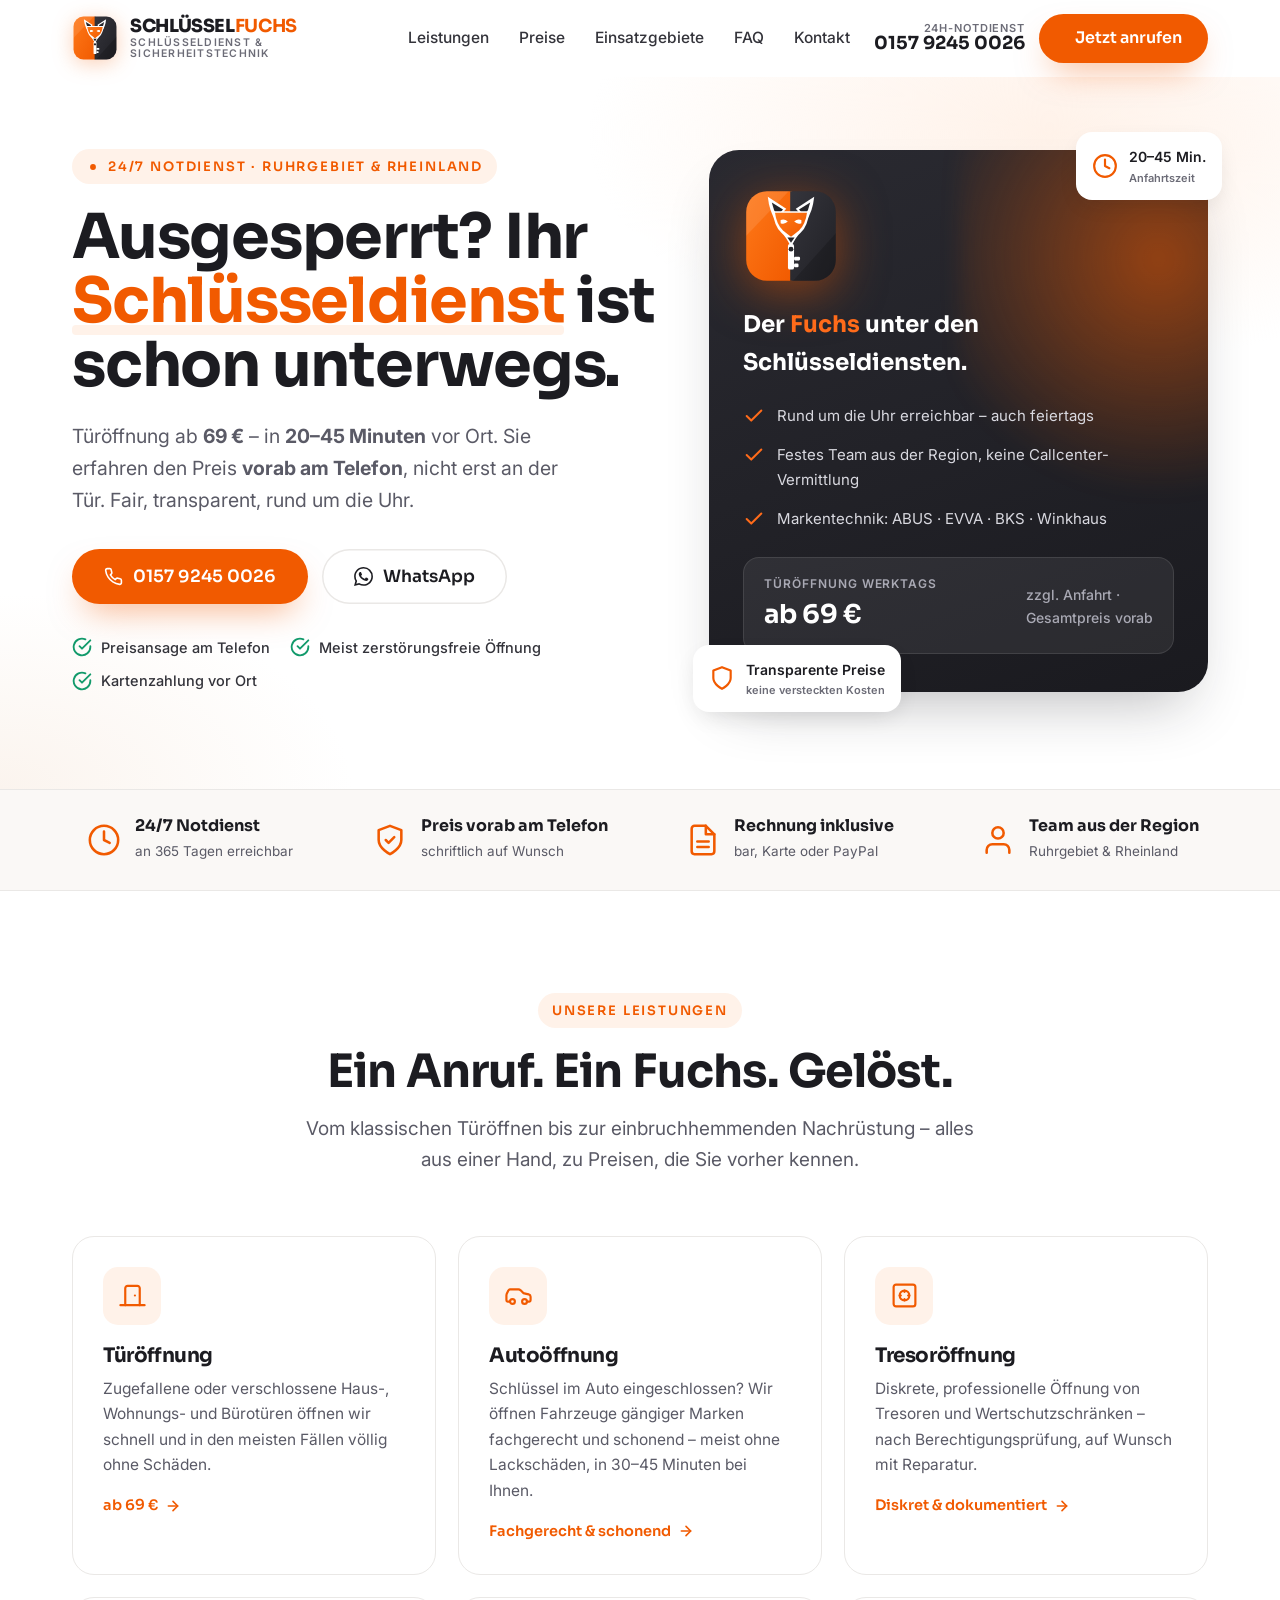
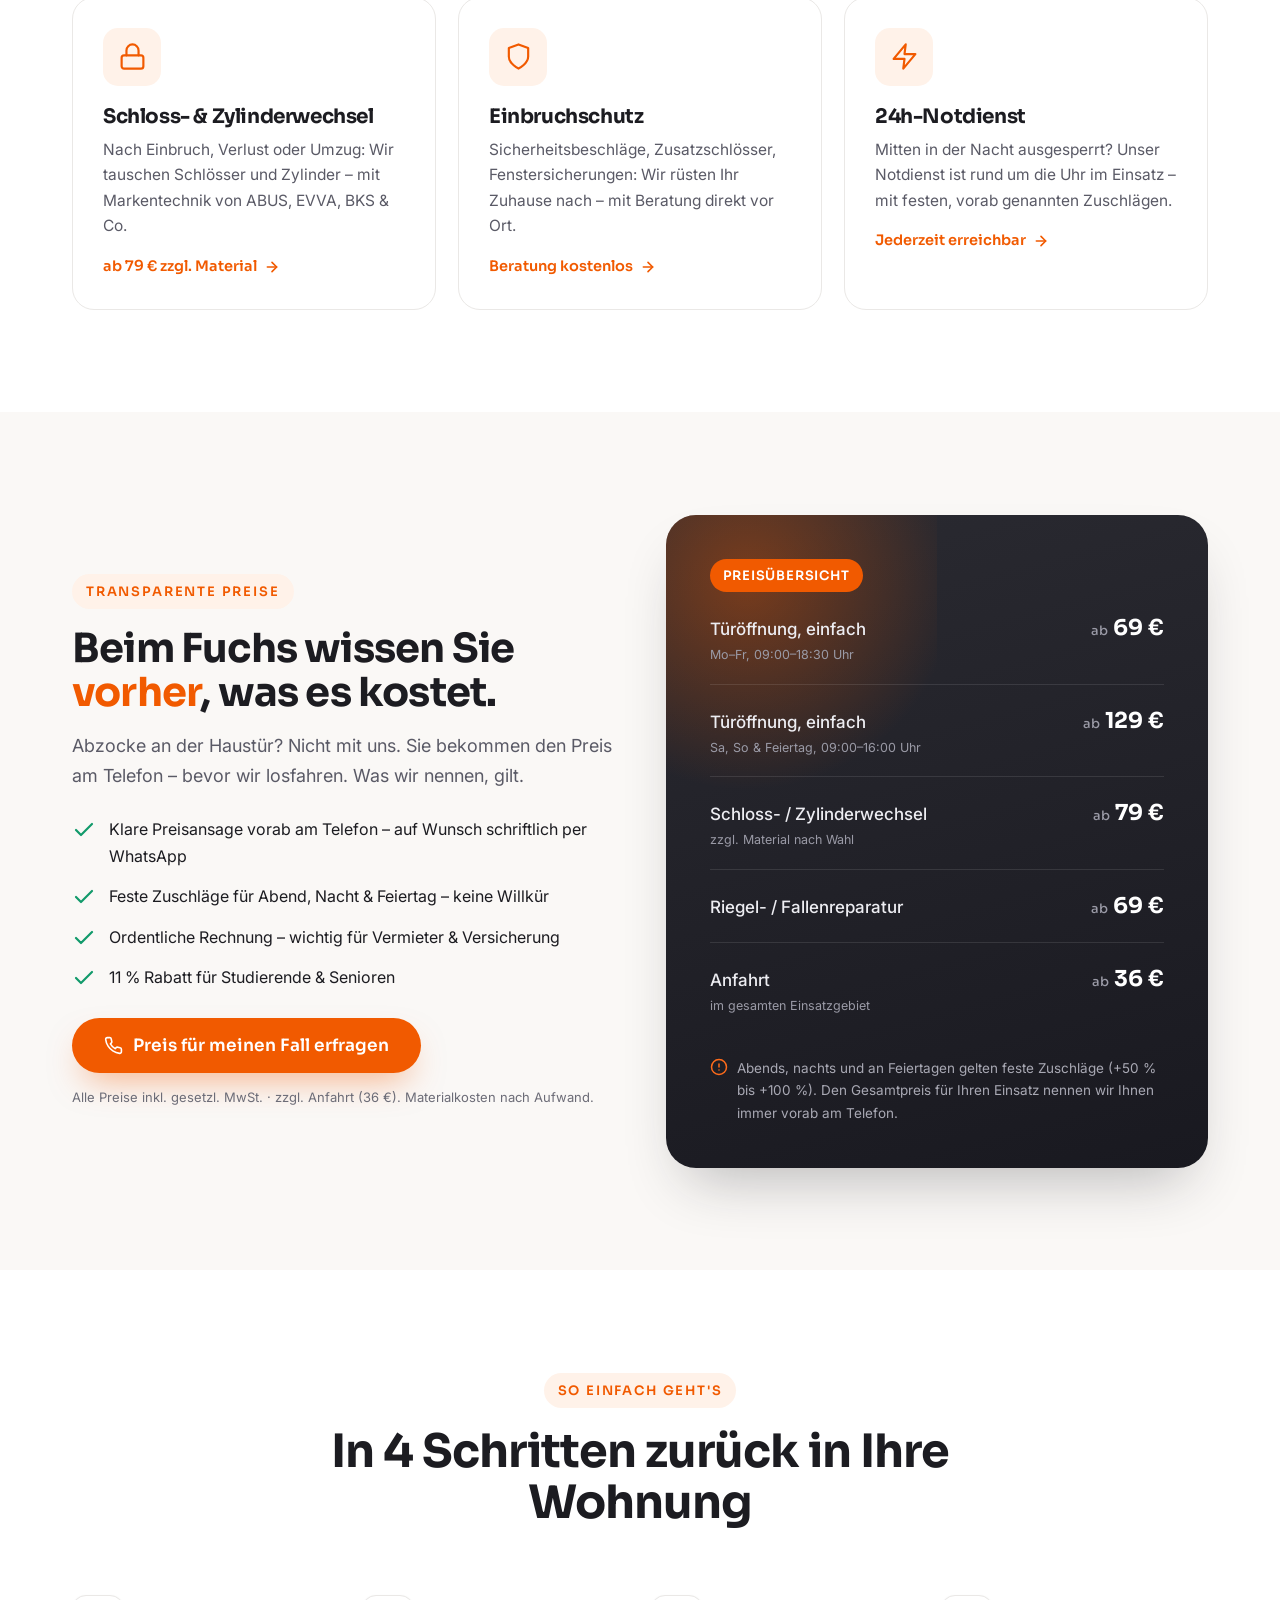
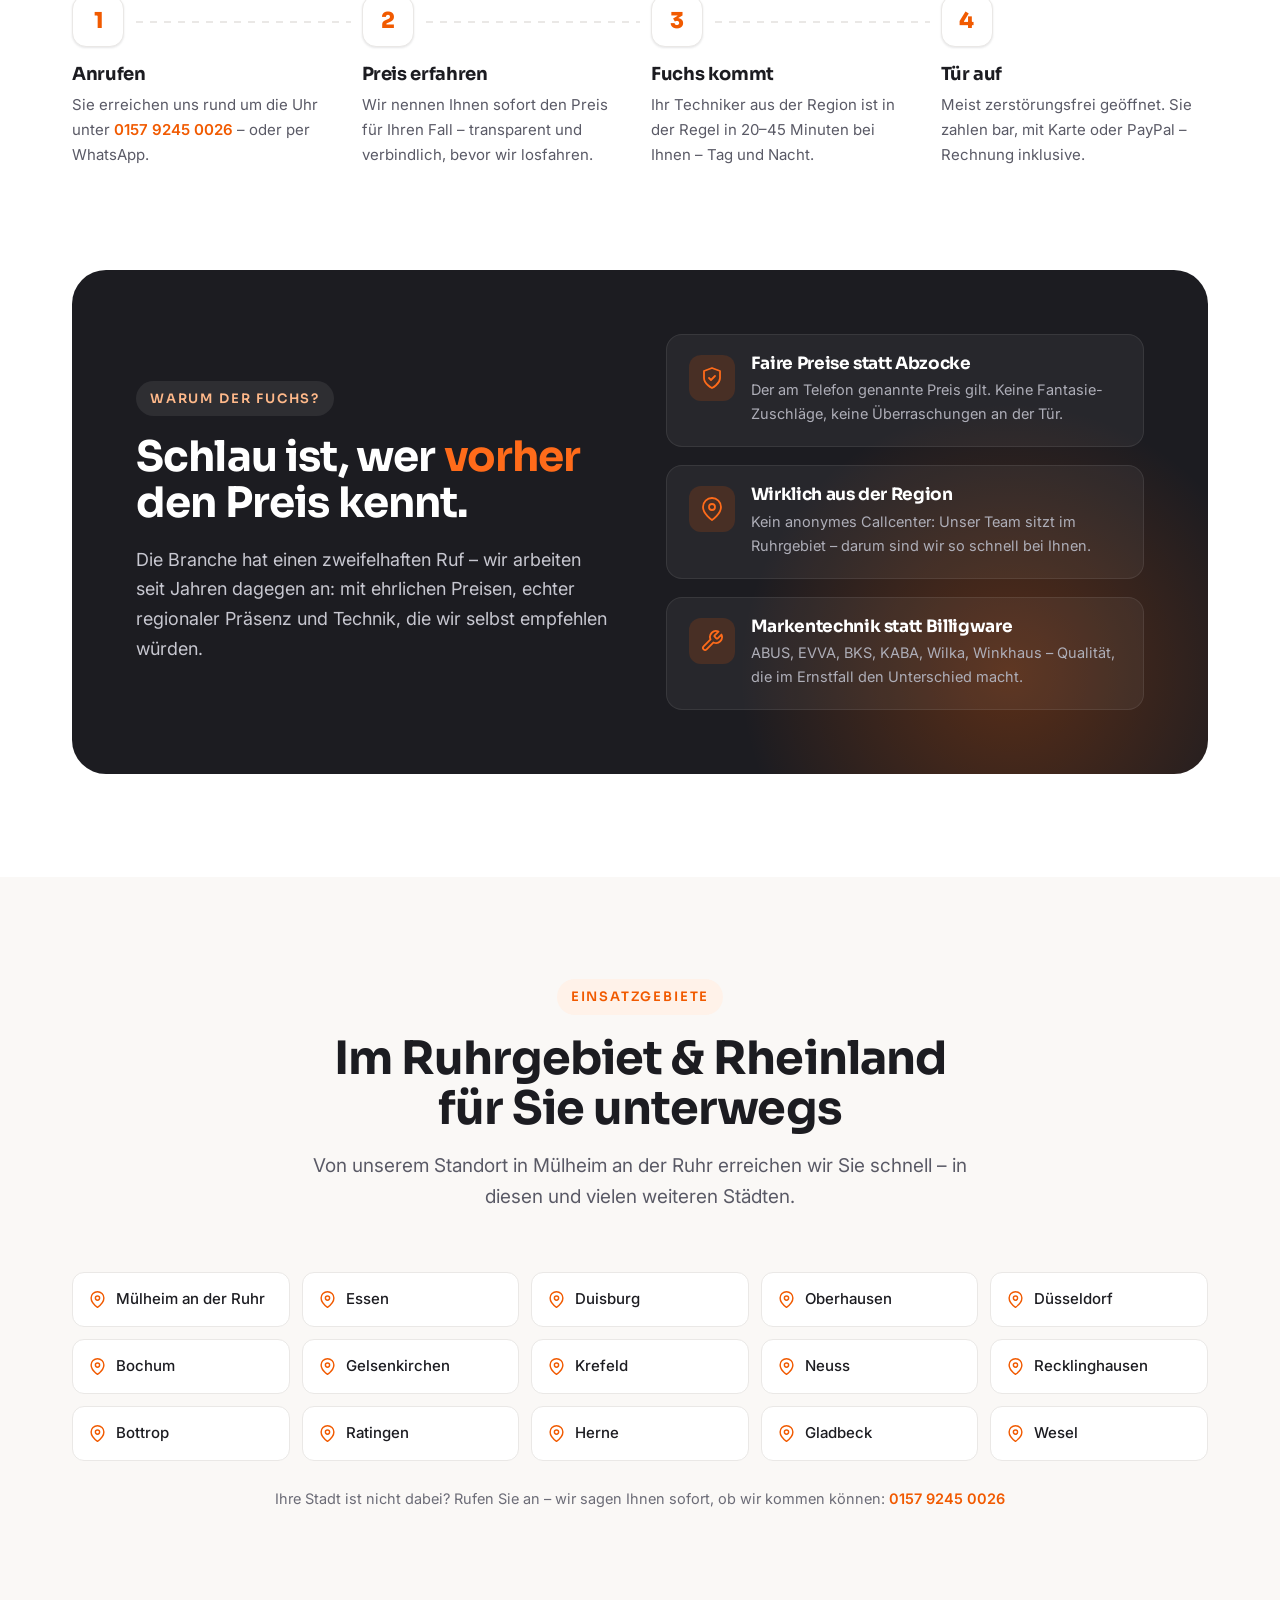
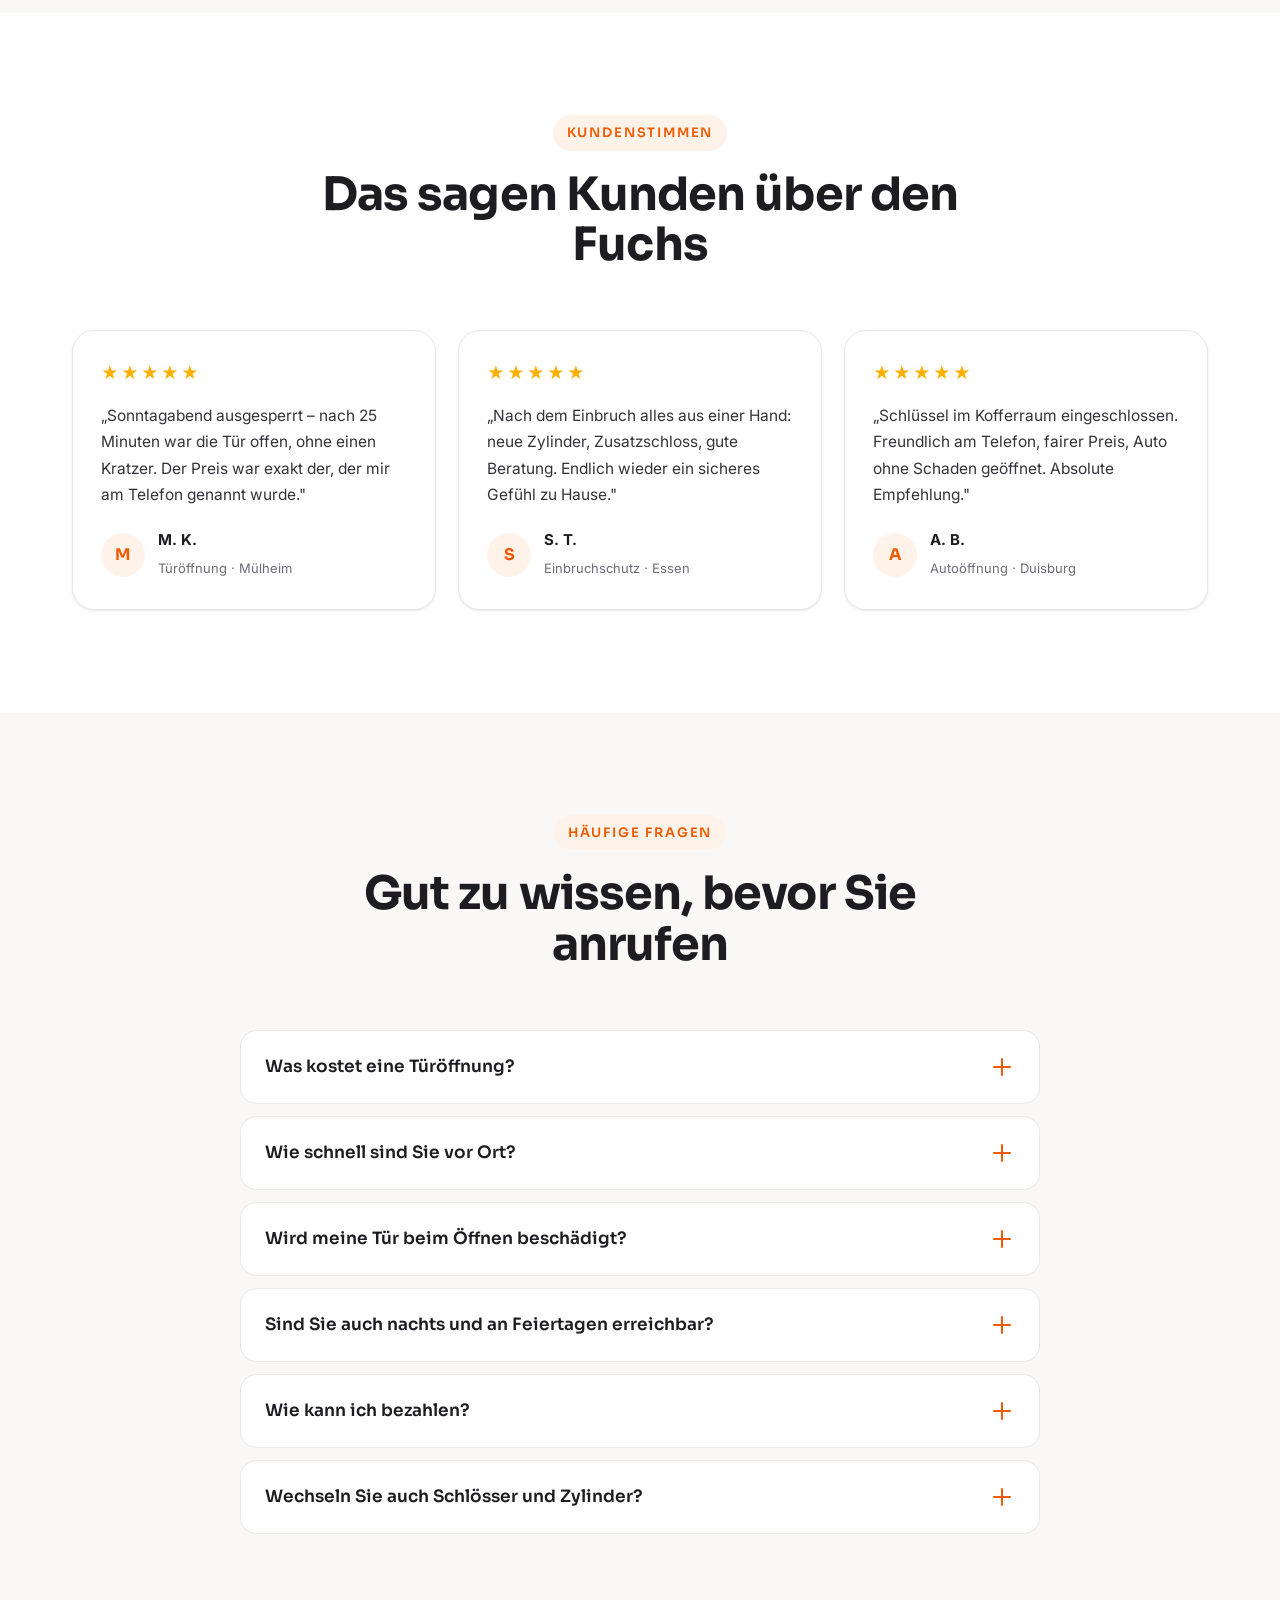
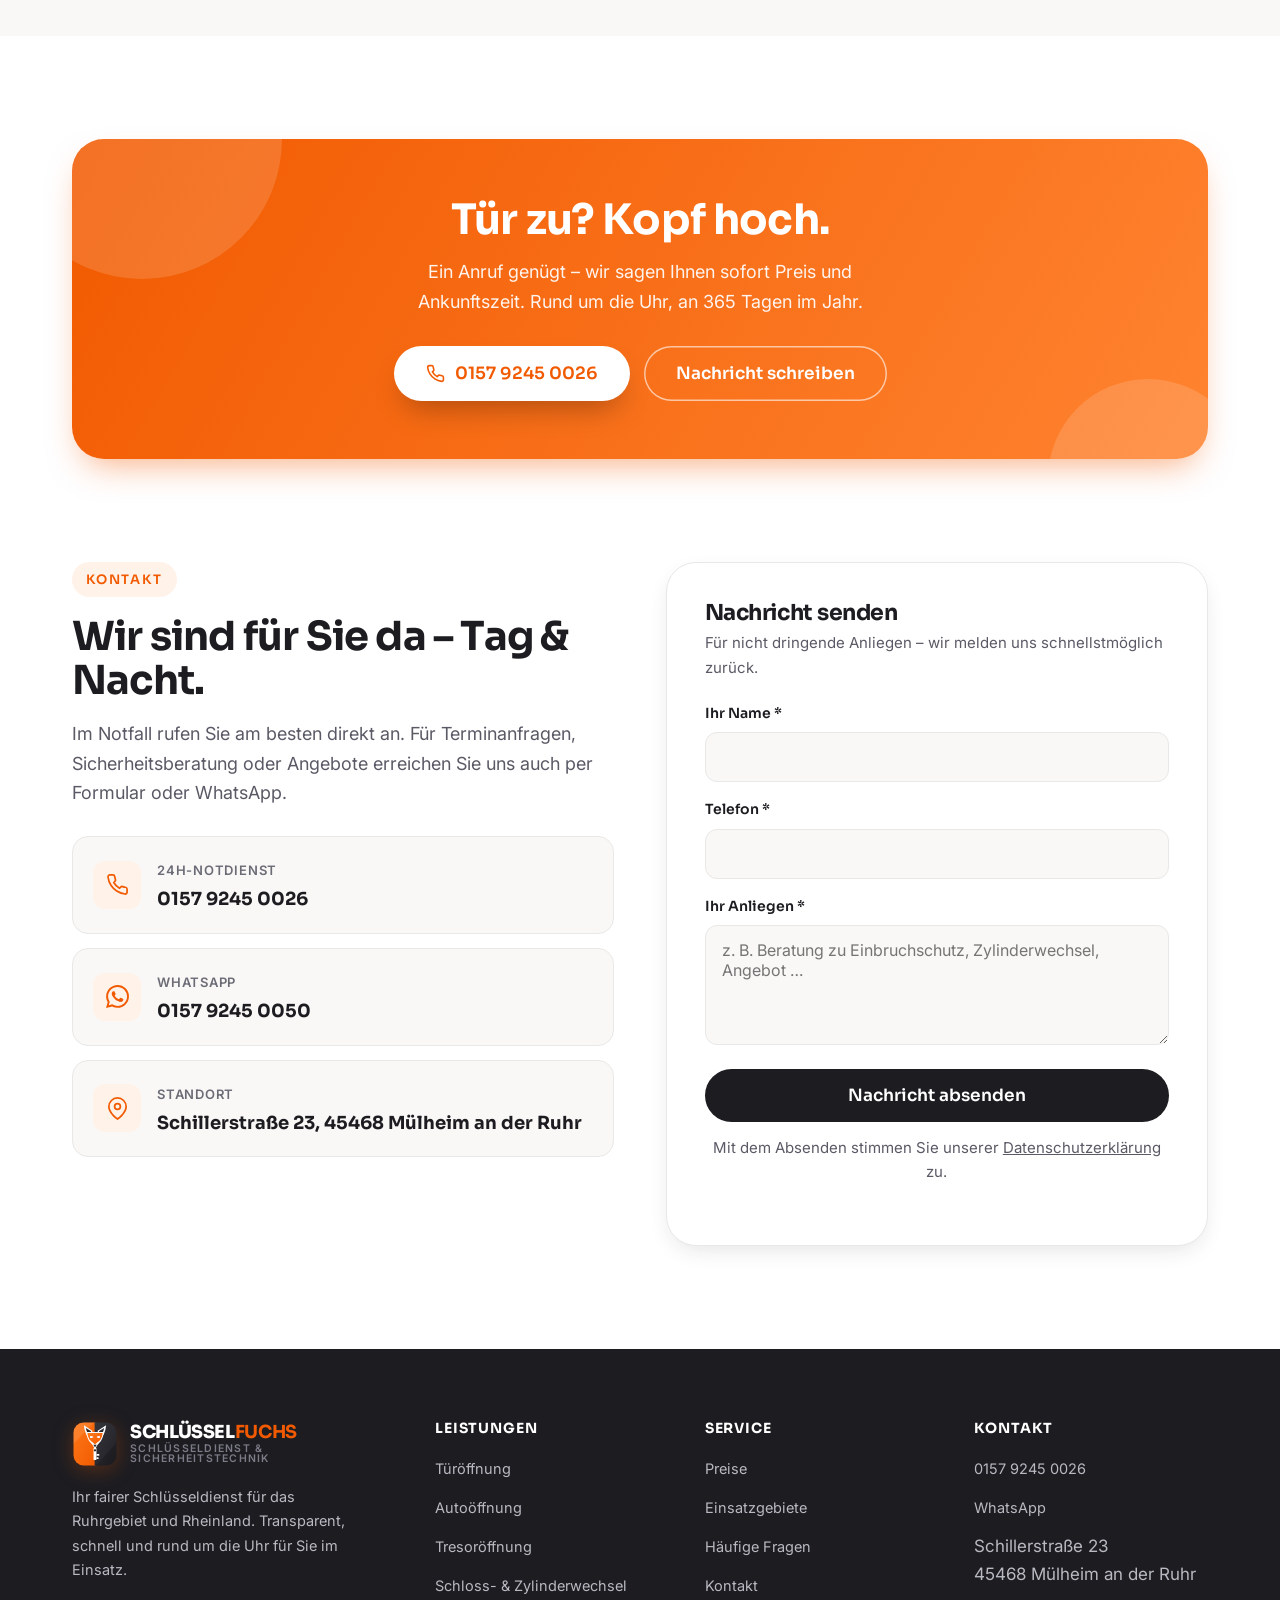
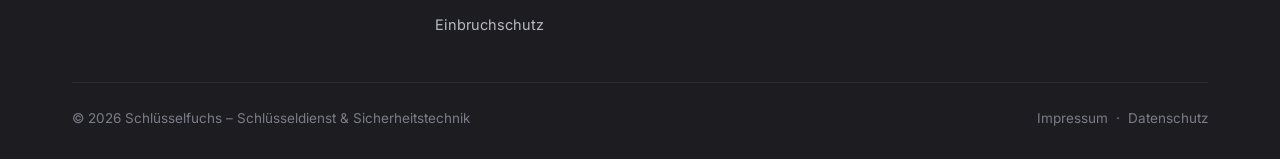
==== index.html @ 7ea67f9d "Initial: Schlüsselfuchs Website (Rebuild) – statische Seite + GitHub-Pages-Deploy Co-Authored-By: Cl" ====
<!DOCTYPE html>
<html lang="de">
<head>
<meta charset="UTF-8">
<meta name="viewport" content="width=device-width, initial-scale=1.0">
<title>Schlüsselfuchs – Schlüsseldienst Ruhrgebiet &amp; Rheinland</title>
<meta name="description" content="24h-Schlüsseldienst im Ruhrgebiet & Rheinland: Türöffnung ab 69 €, in 20–45 Min. vor Ort. Preis vorab am Telefon, keine versteckten Kosten. ☎ 0157 9245 0026">
<link rel="canonical" href="https://www.schluesselfuchs.de/">
<!-- Vorschau-Deployment (GitHub Pages): noindex, damit die Vorschau nicht indexiert wird.
     Vor Go-Live auf der echten Domain (Strato) auf "index, follow" umstellen! -->
<meta name="robots" content="noindex, nofollow">

<!-- Open Graph -->
<meta property="og:type" content="website">
<meta property="og:locale" content="de_DE">
<meta property="og:site_name" content="Schlüsselfuchs – Schlüsseldienst & Sicherheitstechnik">
<meta property="og:title" content="Schlüsseldienst Ruhrgebiet & Rheinland – 24h Türöffnung ab 69 €">
<meta property="og:description" content="24h-Schlüsselnotdienst: in 20–45 Minuten vor Ort. Transparente Preise, Preisansage am Telefon, keine versteckten Kosten.">
<meta property="og:url" content="https://www.schluesselfuchs.de/">
<meta property="og:image" content="https://www.schluesselfuchs.de/assets/og-image.png">
<meta name="twitter:card" content="summary_large_image">

<link rel="icon" type="image/svg+xml" href="assets/favicon.svg">

<!-- Fonts -->
<link rel="preconnect" href="https://fonts.googleapis.com">
<link rel="preconnect" href="https://fonts.gstatic.com" crossorigin>
<link href="https://fonts.googleapis.com/css2?family=Sora:wght@600;700;800&family=Inter:wght@400;500;600&display=swap" rel="stylesheet">

<link rel="stylesheet" href="assets/styles.css">

<!-- Schema.org: Locksmith (bewusst OHNE aggregateRating, bis echte Google-Reviews angebunden sind) -->
<script type="application/ld+json">
{
  "@context": "https://schema.org",
  "@type": "Locksmith",
  "@id": "https://www.schluesselfuchs.de/#locksmith",
  "name": "Schlüsselfuchs – Schlüsseldienst & Sicherheitstechnik",
  "alternateName": "Schlüsselfuchs",
  "description": "24-Stunden-Schlüsseldienst im Ruhrgebiet und Rheinland: Türöffnung zu transparenten Preisen, in 20–45 Minuten vor Ort. Autoöffnung, Tresoröffnung und Einbruchschutz.",
  "url": "https://www.schluesselfuchs.de/",
  "logo": "https://www.schluesselfuchs.de/assets/logo-mark.svg",
  "image": "https://www.schluesselfuchs.de/assets/og-image.png",
  "telephone": "+4915792450026",
  "email": "info@schluesselfuchs.de",
  "priceRange": "€€",
  "currenciesAccepted": "EUR",
  "paymentAccepted": "Cash, Credit Card, PayPal",
  "address": {
    "@type": "PostalAddress",
    "streetAddress": "Schillerstraße 23",
    "postalCode": "45468",
    "addressLocality": "Mülheim an der Ruhr",
    "addressRegion": "Nordrhein-Westfalen",
    "addressCountry": "DE"
  },
  "geo": {
    "@type": "GeoCoordinates",
    "latitude": 51.4329439,
    "longitude": 6.7868534
  },
  "areaServed": [
    {"@type":"City","name":"Mülheim an der Ruhr"},
    {"@type":"City","name":"Essen"},
    {"@type":"City","name":"Duisburg"},
    {"@type":"City","name":"Oberhausen"},
    {"@type":"City","name":"Düsseldorf"},
    {"@type":"City","name":"Bochum"},
    {"@type":"City","name":"Gelsenkirchen"},
    {"@type":"City","name":"Krefeld"},
    {"@type":"City","name":"Neuss"},
    {"@type":"City","name":"Recklinghausen"},
    {"@type":"City","name":"Bottrop"},
    {"@type":"City","name":"Ratingen"},
    {"@type":"City","name":"Herne"},
    {"@type":"City","name":"Gladbeck"},
    {"@type":"City","name":"Wesel"}
  ],
  "openingHoursSpecification": {
    "@type": "OpeningHoursSpecification",
    "dayOfWeek": ["Monday","Tuesday","Wednesday","Thursday","Friday","Saturday","Sunday"],
    "opens": "00:00",
    "closes": "23:59"
  },
  "hasOfferCatalog": {
    "@type": "OfferCatalog",
    "name": "Leistungen",
    "itemListElement": [
      {"@type":"Offer","itemOffered":{"@type":"Service","name":"Türöffnung"},"priceSpecification":{"@type":"PriceSpecification","price":"69","priceCurrency":"EUR","description":"Einfache Türöffnung, Mo–Fr 09:00–18:30 Uhr, zzgl. Anfahrt"}},
      {"@type":"Offer","itemOffered":{"@type":"Service","name":"Autoöffnung"}},
      {"@type":"Offer","itemOffered":{"@type":"Service","name":"Tresoröffnung"}},
      {"@type":"Offer","itemOffered":{"@type":"Service","name":"Schloss- & Zylinderwechsel"},"priceSpecification":{"@type":"PriceSpecification","price":"79","priceCurrency":"EUR","description":"zzgl. Material"}},
      {"@type":"Offer","itemOffered":{"@type":"Service","name":"Einbruchschutz & Sicherheitstechnik"}}
    ]
  }
}
</script>
<script type="application/ld+json">
{
  "@context": "https://schema.org",
  "@type": "FAQPage",
  "mainEntity": [
    {"@type":"Question","name":"Was kostet eine Türöffnung?","acceptedAnswer":{"@type":"Answer","text":"Eine einfache Türöffnung kostet werktags (Mo–Fr, 09:00–18:30 Uhr) 69 € zzgl. 36 € Anfahrt. An Wochenenden und Feiertagen 129 €. Abends und nachts gelten feste Zuschläge (+50 % bis +100 %). Den Gesamtpreis nennen wir Ihnen vorab am Telefon – ohne versteckte Kosten."}},
    {"@type":"Question","name":"Wie schnell sind Sie vor Ort?","acceptedAnswer":{"@type":"Answer","text":"Im Ruhrgebiet und Rheinland sind wir in der Regel innerhalb von 20–45 Minuten bei Ihnen – rund um die Uhr, auch an Sonn- und Feiertagen."}},
    {"@type":"Question","name":"Wird meine Tür beim Öffnen beschädigt?","acceptedAnswer":{"@type":"Answer","text":"Zugefallene Türen öffnen wir in den allermeisten Fällen zerstörungsfrei – Tür und Schloss bleiben unbeschädigt. Nur bei abgeschlossenen Türen oder Sonderfällen kann ein Zylindertausch nötig sein. Das sagen wir Ihnen vorher, nicht hinterher."}},
    {"@type":"Question","name":"Sind Sie auch nachts und an Feiertagen erreichbar?","acceptedAnswer":{"@type":"Answer","text":"Ja, unser Notdienst ist 24 Stunden am Tag, 7 Tage die Woche erreichbar. Für Einsätze abends, nachts und an Feiertagen gelten feste, transparente Zuschläge, die wir Ihnen am Telefon vorab nennen."}},
    {"@type":"Question","name":"Wie kann ich bezahlen?","acceptedAnswer":{"@type":"Answer","text":"Sie zahlen bequem in bar, mit EC-/Kreditkarte oder per PayPal – direkt vor Ort. Sie erhalten selbstverständlich eine ordentliche Rechnung."}},
    {"@type":"Question","name":"Wechseln Sie auch Schlösser und Zylinder?","acceptedAnswer":{"@type":"Answer","text":"Ja. Schloss- und Zylinderwechsel führen wir ab 79 € zzgl. Material durch – mit Markentechnik von ABUS, BKS, EVVA, KABA, Wilka und Winkhaus, auf Wunsch inklusive Beratung zum Einbruchschutz."}}
  ]
}
</script>
</head>
<body>
<a href="#leistungen" class="skip-link">Zum Inhalt springen</a>

<!-- ================= HEADER ================= -->
<header class="header" id="top">
  <div class="container header__inner">
    <a href="#top" class="brand" aria-label="FUCHS Schlüsseldienst – zur Startseite">
      <img src="assets/logo-mark.svg" alt="Schlüsselfuchs Logo" class="brand__mark" width="46" height="46">
      <span class="brand__text">
        <span class="brand__name">SCHLÜSSEL<b>FUCHS</b></span>
        <span class="brand__sub">Schlüsseldienst &amp; Sicherheitstechnik</span>
      </span>
    </a>
    <nav class="nav" id="nav" aria-label="Hauptnavigation">
      <a href="#leistungen">Leistungen</a>
      <a href="#preise">Preise</a>
      <a href="#gebiete">Einsatzgebiete</a>
      <a href="#faq">FAQ</a>
      <a href="#kontakt">Kontakt</a>
    </nav>
    <div class="header__cta">
      <div class="header__phone">
        <small>24h-Notdienst</small>
        <b>0157 9245 0026</b>
      </div>
      <a href="tel:+4915792450026" class="btn btn--primary">
        <svg viewBox="0 0 24 24" fill="none" stroke="currentColor" stroke-width="2" stroke-linecap="round" stroke-linejoin="round"><path d="M22 16.92v3a2 2 0 0 1-2.18 2 19.79 19.79 0 0 1-8.63-3.07 19.5 19.5 0 0 1-6-6 19.79 19.79 0 0 1-3.07-8.67A2 2 0 0 1 4.11 2h3a2 2 0 0 1 2 1.72c.127.96.361 1.903.7 2.81a2 2 0 0 1-.45 2.11L8.09 9.91a16 16 0 0 0 6 6l1.27-1.27a2 2 0 0 1 2.11-.45c.907.339 1.85.573 2.81.7A2 2 0 0 1 22 16.92z"/></svg>
        Jetzt anrufen
      </a>
      <button class="burger" id="burger" aria-label="Menü öffnen" aria-expanded="false" aria-controls="nav"><span></span></button>
    </div>
  </div>
</header>

<main>

<!-- ================= HERO ================= -->
<section class="hero">
  <div class="container hero__grid">
    <div>
      <span class="eyebrow hero__eyebrow">
        <svg width="14" height="14" viewBox="0 0 24 24" fill="currentColor"><circle cx="12" cy="12" r="5"/></svg>
        24/7 Notdienst · Ruhrgebiet &amp; Rheinland
      </span>
      <h1>Ausgesperrt? Ihr <span class="hl">Schlüsseldienst</span> ist schon unterwegs.</h1>
      <p class="hero__sub">Türöffnung ab <strong>69&nbsp;€</strong> – in <strong>20–45 Minuten</strong> vor Ort. Sie erfahren den Preis <strong>vorab am Telefon</strong>, nicht erst an der Tür. Fair, transparent, rund um die Uhr.</p>
      <div class="hero__actions">
        <a href="tel:+4915792450026" class="btn btn--primary btn--lg">
          <svg viewBox="0 0 24 24" fill="none" stroke="currentColor" stroke-width="2" stroke-linecap="round" stroke-linejoin="round"><path d="M22 16.92v3a2 2 0 0 1-2.18 2 19.79 19.79 0 0 1-8.63-3.07 19.5 19.5 0 0 1-6-6 19.79 19.79 0 0 1-3.07-8.67A2 2 0 0 1 4.11 2h3a2 2 0 0 1 2 1.72c.127.96.361 1.903.7 2.81a2 2 0 0 1-.45 2.11L8.09 9.91a16 16 0 0 0 6 6l1.27-1.27a2 2 0 0 1 2.11-.45c.907.339 1.85.573 2.81.7A2 2 0 0 1 22 16.92z"/></svg>
          0157 9245 0026
        </a>
        <a href="https://wa.me/4915792450050" class="btn btn--ghost btn--lg" rel="noopener">
          <svg viewBox="0 0 24 24" fill="currentColor"><path d="M17.472 14.382c-.297-.149-1.758-.867-2.03-.967-.273-.099-.471-.148-.67.15-.197.297-.767.966-.94 1.164-.173.199-.347.223-.644.075-.297-.15-1.255-.463-2.39-1.475-.883-.788-1.48-1.761-1.653-2.059-.173-.297-.018-.458.13-.606.134-.133.297-.347.446-.52.149-.174.198-.298.297-.497.1-.198.05-.371-.025-.52-.074-.149-.668-1.612-.916-2.207-.242-.579-.487-.5-.669-.51-.173-.008-.371-.01-.57-.01-.198 0-.52.074-.792.372-.272.297-1.04 1.016-1.04 2.479 0 1.462 1.065 2.875 1.213 3.074.149.198 2.096 3.2 5.077 4.487.709.306 1.262.489 1.694.625.712.227 1.36.195 1.871.118.571-.085 1.758-.719 2.006-1.413.248-.694.248-1.289.173-1.413-.074-.124-.272-.198-.57-.347m-5.421 7.403h-.004a9.87 9.87 0 0 1-5.031-1.378l-.361-.214-3.741.982.998-3.648-.235-.374a9.86 9.86 0 0 1-1.51-5.26c.001-5.45 4.436-9.884 9.888-9.884 2.64 0 5.122 1.03 6.988 2.898a9.825 9.825 0 0 1 2.893 6.994c-.003 5.45-4.437 9.884-9.885 9.884m8.413-18.297A11.815 11.815 0 0 0 12.05 0C5.495 0 .16 5.335.157 11.892c0 2.096.547 4.142 1.588 5.945L.057 24l6.305-1.654a11.882 11.882 0 0 0 5.683 1.448h.005c6.554 0 11.89-5.335 11.893-11.893a11.821 11.821 0 0 0-3.48-8.413z"/></svg>
          WhatsApp
        </a>
      </div>
      <ul class="hero__chips">
        <li class="chip"><svg viewBox="0 0 24 24" fill="none" stroke="currentColor" stroke-width="2.2" stroke-linecap="round" stroke-linejoin="round"><path d="M22 11.08V12a10 10 0 1 1-5.93-9.14"/><polyline points="22 4 12 14.01 9 11.01"/></svg>Preisansage am Telefon</li>
        <li class="chip"><svg viewBox="0 0 24 24" fill="none" stroke="currentColor" stroke-width="2.2" stroke-linecap="round" stroke-linejoin="round"><path d="M22 11.08V12a10 10 0 1 1-5.93-9.14"/><polyline points="22 4 12 14.01 9 11.01"/></svg>Meist zerstörungsfreie Öffnung</li>
        <li class="chip"><svg viewBox="0 0 24 24" fill="none" stroke="currentColor" stroke-width="2.2" stroke-linecap="round" stroke-linejoin="round"><path d="M22 11.08V12a10 10 0 1 1-5.93-9.14"/><polyline points="22 4 12 14.01 9 11.01"/></svg>Kartenzahlung vor Ort</li>
      </ul>
    </div>

    <div class="hero__visual">
      <div class="badge-float badge-float--tr">
        <svg viewBox="0 0 24 24" fill="none" stroke="currentColor" stroke-width="2" stroke-linecap="round" stroke-linejoin="round"><circle cx="12" cy="12" r="10"/><polyline points="12 6 12 12 16 14"/></svg>
        <div>20–45 Min.<small>Anfahrtszeit</small></div>
      </div>
      <div class="hero-card">
        <img src="assets/logo-mark.svg" alt="" class="hero-card__emblem" width="96" height="96" aria-hidden="true">
        <div class="hero-card__title">Der <span>Fuchs</span> unter den Schlüsseldiensten.</div>
        <ul class="hero-card__list">
          <li><svg viewBox="0 0 24 24" fill="none" stroke="currentColor" stroke-width="2.2" stroke-linecap="round" stroke-linejoin="round"><polyline points="20 6 9 17 4 12"/></svg>Rund um die Uhr erreichbar – auch feiertags</li>
          <li><svg viewBox="0 0 24 24" fill="none" stroke="currentColor" stroke-width="2.2" stroke-linecap="round" stroke-linejoin="round"><polyline points="20 6 9 17 4 12"/></svg>Festes Team aus der Region, keine Callcenter-Vermittlung</li>
          <li><svg viewBox="0 0 24 24" fill="none" stroke="currentColor" stroke-width="2.2" stroke-linecap="round" stroke-linejoin="round"><polyline points="20 6 9 17 4 12"/></svg>Markentechnik: ABUS · EVVA · BKS · Winkhaus</li>
        </ul>
        <div class="hero-card__price">
          <div>
            <small>Türöffnung werktags</small>
            <b>ab 69 €</b>
          </div>
          <span class="from">zzgl. Anfahrt ·<br>Gesamtpreis vorab</span>
        </div>
      </div>
      <div class="badge-float badge-float--bl">
        <svg viewBox="0 0 24 24" fill="none" stroke="currentColor" stroke-width="2" stroke-linecap="round" stroke-linejoin="round"><path d="M12 22s8-4 8-10V5l-8-3-8 3v7c0 6 8 10 8 10z"/></svg>
        <div>Transparente Preise<small>keine versteckten Kosten</small></div>
      </div>
    </div>
  </div>
</section>

<!-- ================= TRUSTBAR ================= -->
<div class="trustbar">
  <div class="container trustbar__grid">
    <div class="trustbar__item">
      <svg viewBox="0 0 24 24" fill="none" stroke="currentColor" stroke-width="1.8" stroke-linecap="round" stroke-linejoin="round"><circle cx="12" cy="12" r="10"/><polyline points="12 6 12 12 16 14"/></svg>
      <div><b>24/7 Notdienst</b><small>an 365 Tagen erreichbar</small></div>
    </div>
    <div class="trustbar__item">
      <svg viewBox="0 0 24 24" fill="none" stroke="currentColor" stroke-width="1.8" stroke-linecap="round" stroke-linejoin="round"><path d="M12 22s8-4 8-10V5l-8-3-8 3v7c0 6 8 10 8 10z"/><polyline points="9 12 11 14 15 10"/></svg>
      <div><b>Preis vorab am Telefon</b><small>schriftlich auf Wunsch</small></div>
    </div>
    <div class="trustbar__item">
      <svg viewBox="0 0 24 24" fill="none" stroke="currentColor" stroke-width="1.8" stroke-linecap="round" stroke-linejoin="round"><path d="M14 2H6a2 2 0 0 0-2 2v16a2 2 0 0 0 2 2h12a2 2 0 0 0 2-2V8z"/><polyline points="14 2 14 8 20 8"/><line x1="16" y1="13" x2="8" y2="13"/><line x1="16" y1="17" x2="8" y2="17"/></svg>
      <div><b>Rechnung inklusive</b><small>bar, Karte oder PayPal</small></div>
    </div>
    <div class="trustbar__item">
      <svg viewBox="0 0 24 24" fill="none" stroke="currentColor" stroke-width="1.8" stroke-linecap="round" stroke-linejoin="round"><path d="M20 21v-2a4 4 0 0 0-4-4H8a4 4 0 0 0-4 4v2"/><circle cx="12" cy="7" r="4"/></svg>
      <div><b>Team aus der Region</b><small>Ruhrgebiet &amp; Rheinland</small></div>
    </div>
  </div>
</div>

<!-- ================= LEISTUNGEN ================= -->
<section class="section" id="leistungen">
  <div class="container">
    <div class="section-head reveal">
      <span class="eyebrow">Unsere Leistungen</span>
      <h2 class="title">Ein Anruf. Ein Fuchs. Gelöst.</h2>
      <p>Vom klassischen Türöffnen bis zur einbruchhemmenden Nachrüstung – alles aus einer Hand, zu Preisen, die Sie vorher kennen.</p>
    </div>
    <div class="svc-grid">
      <!-- Türöffnung -->
      <article class="svc reveal">
        <div class="svc__icon"><svg viewBox="0 0 24 24" fill="none" stroke="currentColor" stroke-width="1.8" stroke-linecap="round" stroke-linejoin="round"><path d="M18 20V6a2 2 0 0 0-2-2H8a2 2 0 0 0-2 2v14"/><path d="M2 20h20"/><path d="M14 12v.01"/></svg></div>
        <h3>Türöffnung</h3>
        <p>Zugefallene oder verschlossene Haus-, Wohnungs- und Bürotüren öffnen wir schnell und in den meisten Fällen völlig ohne Schäden.</p>
        <span class="svc__link">ab 69 € <svg viewBox="0 0 24 24" fill="none" stroke="currentColor" stroke-width="2.4" stroke-linecap="round" stroke-linejoin="round"><line x1="5" y1="12" x2="19" y2="12"/><polyline points="12 5 19 12 12 19"/></svg></span>
      </article>
      <!-- Autoöffnung -->
      <article class="svc reveal">
        <div class="svc__icon"><svg viewBox="0 0 24 24" fill="none" stroke="currentColor" stroke-width="1.8" stroke-linecap="round" stroke-linejoin="round"><path d="M19 17h2c.6 0 1-.4 1-1v-3c0-.9-.7-1.7-1.5-1.9C18.7 10.6 16 10 16 10s-1.3-1.4-2.2-2.3c-.5-.4-1.1-.7-1.8-.7H5c-.6 0-1.1.4-1.4.9l-1.4 2.9A3.7 3.7 0 0 0 2 12v4c0 .6.4 1 1 1h2"/><circle cx="7" cy="17" r="2"/><circle cx="17" cy="17" r="2"/></svg></div>
        <h3>Autoöffnung</h3>
        <p>Schlüssel im Auto eingeschlossen? Wir öffnen Fahrzeuge gängiger Marken fachgerecht und schonend – meist ohne Lackschäden, in 30–45 Minuten bei Ihnen.</p>
        <span class="svc__link">Fachgerecht &amp; schonend <svg viewBox="0 0 24 24" fill="none" stroke="currentColor" stroke-width="2.4" stroke-linecap="round" stroke-linejoin="round"><line x1="5" y1="12" x2="19" y2="12"/><polyline points="12 5 19 12 12 19"/></svg></span>
      </article>
      <!-- Tresoröffnung -->
      <article class="svc reveal">
        <div class="svc__icon"><svg viewBox="0 0 24 24" fill="none" stroke="currentColor" stroke-width="1.8" stroke-linecap="round" stroke-linejoin="round"><rect x="3" y="3" width="18" height="18" rx="2"/><circle cx="12" cy="12" r="4"/><path d="M12 8v1"/><path d="M12 15v1"/><path d="M8 12h1"/><path d="M15 12h1"/></svg></div>
        <h3>Tresoröffnung</h3>
        <p>Diskrete, professionelle Öffnung von Tresoren und Wertschutzschränken – nach Berechtigungsprüfung, auf Wunsch mit Reparatur.</p>
        <span class="svc__link">Diskret &amp; dokumentiert <svg viewBox="0 0 24 24" fill="none" stroke="currentColor" stroke-width="2.4" stroke-linecap="round" stroke-linejoin="round"><line x1="5" y1="12" x2="19" y2="12"/><polyline points="12 5 19 12 12 19"/></svg></span>
      </article>
      <!-- Schloss- & Zylinderwechsel -->
      <article class="svc reveal">
        <div class="svc__icon"><svg viewBox="0 0 24 24" fill="none" stroke="currentColor" stroke-width="1.8" stroke-linecap="round" stroke-linejoin="round"><rect x="3" y="11" width="18" height="11" rx="2"/><path d="M7 11V7a5 5 0 0 1 10 0v4"/></svg></div>
        <h3>Schloss- &amp; Zylinderwechsel</h3>
        <p>Nach Einbruch, Verlust oder Umzug: Wir tauschen Schlösser und Zylinder – mit Markentechnik von ABUS, EVVA, BKS &amp; Co.</p>
        <span class="svc__link">ab 79 € zzgl. Material <svg viewBox="0 0 24 24" fill="none" stroke="currentColor" stroke-width="2.4" stroke-linecap="round" stroke-linejoin="round"><line x1="5" y1="12" x2="19" y2="12"/><polyline points="12 5 19 12 12 19"/></svg></span>
      </article>
      <!-- Einbruchschutz -->
      <article class="svc reveal">
        <div class="svc__icon"><svg viewBox="0 0 24 24" fill="none" stroke="currentColor" stroke-width="1.8" stroke-linecap="round" stroke-linejoin="round"><path d="M12 22s8-4 8-10V5l-8-3-8 3v7c0 6 8 10 8 10z"/></svg></div>
        <h3>Einbruchschutz</h3>
        <p>Sicherheitsbeschläge, Zusatzschlösser, Fenstersicherungen: Wir rüsten Ihr Zuhause nach – mit Beratung direkt vor Ort.</p>
        <span class="svc__link">Beratung kostenlos <svg viewBox="0 0 24 24" fill="none" stroke="currentColor" stroke-width="2.4" stroke-linecap="round" stroke-linejoin="round"><line x1="5" y1="12" x2="19" y2="12"/><polyline points="12 5 19 12 12 19"/></svg></span>
      </article>
      <!-- Notdienst -->
      <article class="svc reveal">
        <div class="svc__icon"><svg viewBox="0 0 24 24" fill="none" stroke="currentColor" stroke-width="1.8" stroke-linecap="round" stroke-linejoin="round"><path d="M13 2 3 14h9l-1 8 10-12h-9l1-8z"/></svg></div>
        <h3>24h-Notdienst</h3>
        <p>Mitten in der Nacht ausgesperrt? Unser Notdienst ist rund um die Uhr im Einsatz – mit festen, vorab genannten Zuschlägen.</p>
        <span class="svc__link">Jederzeit erreichbar <svg viewBox="0 0 24 24" fill="none" stroke="currentColor" stroke-width="2.4" stroke-linecap="round" stroke-linejoin="round"><line x1="5" y1="12" x2="19" y2="12"/><polyline points="12 5 19 12 12 19"/></svg></span>
      </article>
    </div>
  </div>
</section>

<!-- ================= PREISE ================= -->
<section class="section section--soft" id="preise">
  <div class="container price-wrap">
    <div class="price-copy reveal">
      <span class="eyebrow">Transparente Preise</span>
      <h2>Beim Fuchs wissen Sie <em style="font-style:normal;color:var(--orange)">vorher</em>, was es kostet.</h2>
      <p>Abzocke an der Haustür? Nicht mit uns. Sie bekommen den Preis am Telefon – bevor wir losfahren. Was wir nennen, gilt.</p>
      <ul class="price-list">
        <li><svg viewBox="0 0 24 24" fill="none" stroke="currentColor" stroke-width="2.2" stroke-linecap="round" stroke-linejoin="round"><polyline points="20 6 9 17 4 12"/></svg>Klare Preisansage vorab am Telefon – auf Wunsch schriftlich per WhatsApp</li>
        <li><svg viewBox="0 0 24 24" fill="none" stroke="currentColor" stroke-width="2.2" stroke-linecap="round" stroke-linejoin="round"><polyline points="20 6 9 17 4 12"/></svg>Feste Zuschläge für Abend, Nacht &amp; Feiertag – keine Willkür</li>
        <li><svg viewBox="0 0 24 24" fill="none" stroke="currentColor" stroke-width="2.2" stroke-linecap="round" stroke-linejoin="round"><polyline points="20 6 9 17 4 12"/></svg>Ordentliche Rechnung – wichtig für Vermieter &amp; Versicherung</li>
        <li><svg viewBox="0 0 24 24" fill="none" stroke="currentColor" stroke-width="2.2" stroke-linecap="round" stroke-linejoin="round"><polyline points="20 6 9 17 4 12"/></svg>11 % Rabatt für Studierende &amp; Senioren</li>
      </ul>
      <a href="tel:+4915792450026" class="btn btn--primary btn--lg" style="margin-top:28px">
        <svg viewBox="0 0 24 24" fill="none" stroke="currentColor" stroke-width="2" stroke-linecap="round" stroke-linejoin="round"><path d="M22 16.92v3a2 2 0 0 1-2.18 2 19.79 19.79 0 0 1-8.63-3.07 19.5 19.5 0 0 1-6-6 19.79 19.79 0 0 1-3.07-8.67A2 2 0 0 1 4.11 2h3a2 2 0 0 1 2 1.72c.127.96.361 1.903.7 2.81a2 2 0 0 1-.45 2.11L8.09 9.91a16 16 0 0 0 6 6l1.27-1.27a2 2 0 0 1 2.11-.45c.907.339 1.85.573 2.81.7A2 2 0 0 1 22 16.92z"/></svg>
        Preis für meinen Fall erfragen
      </a>
      <p style="margin-top:14px;font-size:13px;color:var(--muted)">Alle Preise inkl. gesetzl. MwSt. · zzgl. Anfahrt (36 €). Materialkosten nach Aufwand.</p>
    </div>
    <div class="price-card reveal">
      <span class="price-card__tag">Preisübersicht</span>
      <div class="price-row">
        <span class="name">Türöffnung, einfach<small>Mo–Fr, 09:00–18:30 Uhr</small></span>
        <span class="amt"><small>ab</small> 69 €</span>
      </div>
      <div class="price-row">
        <span class="name">Türöffnung, einfach<small>Sa, So &amp; Feiertag, 09:00–16:00 Uhr</small></span>
        <span class="amt"><small>ab</small> 129 €</span>
      </div>
      <div class="price-row">
        <span class="name">Schloss- / Zylinderwechsel<small>zzgl. Material nach Wahl</small></span>
        <span class="amt"><small>ab</small> 79 €</span>
      </div>
      <div class="price-row">
        <span class="name">Riegel- / Fallenreparatur</span>
        <span class="amt"><small>ab</small> 69 €</span>
      </div>
      <div class="price-row">
        <span class="name">Anfahrt<small>im gesamten Einsatzgebiet</small></span>
        <span class="amt"><small>ab</small> 36 €</span>
      </div>
      <p class="price-card__note">
        <svg viewBox="0 0 24 24" fill="none" stroke="currentColor" stroke-width="2" stroke-linecap="round" stroke-linejoin="round"><circle cx="12" cy="12" r="10"/><line x1="12" y1="8" x2="12" y2="12"/><line x1="12" y1="16" x2="12.01" y2="16"/></svg>
        Abends, nachts und an Feiertagen gelten feste Zuschläge (+50 % bis +100 %). Den Gesamtpreis für Ihren Einsatz nennen wir Ihnen immer vorab am Telefon.
      </p>
    </div>
  </div>
</section>

<!-- ================= ABLAUF ================= -->
<section class="section">
  <div class="container">
    <div class="section-head reveal">
      <span class="eyebrow">So einfach geht's</span>
      <h2 class="title">In 4 Schritten zurück in Ihre Wohnung</h2>
    </div>
    <div class="steps">
      <div class="step reveal">
        <div class="step__num">1</div>
        <h3>Anrufen</h3>
        <p>Sie erreichen uns rund um die Uhr unter <a href="tel:+4915792450026" style="color:var(--orange);font-weight:600">0157 9245 0026</a> – oder per WhatsApp.</p>
      </div>
      <div class="step reveal">
        <div class="step__num">2</div>
        <h3>Preis erfahren</h3>
        <p>Wir nennen Ihnen sofort den Preis für Ihren Fall – transparent und verbindlich, bevor wir losfahren.</p>
      </div>
      <div class="step reveal">
        <div class="step__num">3</div>
        <h3>Fuchs kommt</h3>
        <p>Ihr Techniker aus der Region ist in der Regel in 20–45 Minuten bei Ihnen – Tag und Nacht.</p>
      </div>
      <div class="step reveal">
        <div class="step__num">4</div>
        <h3>Tür auf</h3>
        <p>Meist zerstörungsfrei geöffnet. Sie zahlen bar, mit Karte oder PayPal – Rechnung inklusive.</p>
      </div>
    </div>
  </div>
</section>

<!-- ================= WHY / DARK BAND ================= -->
<section class="section" style="padding-top:0">
  <div class="container">
    <div class="why reveal">
      <div class="why__grid">
        <div>
          <span class="eyebrow eyebrow--light">Warum der Fuchs?</span>
          <h2>Schlau ist, wer <span>vorher</span> den Preis kennt.</h2>
          <p class="why__lead">Die Branche hat einen zweifelhaften Ruf – wir arbeiten seit Jahren dagegen an: mit ehrlichen Preisen, echter regionaler Präsenz und Technik, die wir selbst empfehlen würden.</p>
        </div>
        <div class="why__feats">
          <div class="feat">
            <div class="feat__ic"><svg viewBox="0 0 24 24" fill="none" stroke="currentColor" stroke-width="1.8" stroke-linecap="round" stroke-linejoin="round"><path d="M12 22s8-4 8-10V5l-8-3-8 3v7c0 6 8 10 8 10z"/><polyline points="9 12 11 14 15 10"/></svg></div>
            <div><h3>Faire Preise statt Abzocke</h3><p>Der am Telefon genannte Preis gilt. Keine Fantasie-Zuschläge, keine Überraschungen an der Tür.</p></div>
          </div>
          <div class="feat">
            <div class="feat__ic"><svg viewBox="0 0 24 24" fill="none" stroke="currentColor" stroke-width="1.8" stroke-linecap="round" stroke-linejoin="round"><path d="M21 10c0 7-9 13-9 13s-9-6-9-13a9 9 0 0 1 18 0z"/><circle cx="12" cy="10" r="3"/></svg></div>
            <div><h3>Wirklich aus der Region</h3><p>Kein anonymes Callcenter: Unser Team sitzt im Ruhrgebiet – darum sind wir so schnell bei Ihnen.</p></div>
          </div>
          <div class="feat">
            <div class="feat__ic"><svg viewBox="0 0 24 24" fill="none" stroke="currentColor" stroke-width="1.8" stroke-linecap="round" stroke-linejoin="round"><path d="M14.7 6.3a1 1 0 0 0 0 1.4l1.6 1.6a1 1 0 0 0 1.4 0l3.77-3.77a6 6 0 0 1-7.94 7.94l-6.91 6.91a2.12 2.12 0 0 1-3-3l6.91-6.91a6 6 0 0 1 7.94-7.94l-3.76 3.76z"/></svg></div>
            <div><h3>Markentechnik statt Billigware</h3><p>ABUS, EVVA, BKS, KABA, Wilka, Winkhaus – Qualität, die im Ernstfall den Unterschied macht.</p></div>
          </div>
        </div>
      </div>
    </div>
  </div>
</section>

<!-- ================= EINSATZGEBIETE ================= -->
<section class="section section--soft coverage" id="gebiete">
  <div class="container">
    <div class="section-head reveal">
      <span class="eyebrow">Einsatzgebiete</span>
      <h2 class="title">Im Ruhrgebiet &amp; Rheinland für Sie unterwegs</h2>
      <p>Von unserem Standort in Mülheim an der Ruhr erreichen wir Sie schnell – in diesen und vielen weiteren Städten.</p>
    </div>
    <!-- Hinweis: Städte werden mit den kommenden SEO-Unterseiten zu Links (/schluesseldienst-in-<stadt>) -->
    <div class="city-grid reveal">
      <div class="city"><svg viewBox="0 0 24 24" fill="none" stroke="currentColor" stroke-width="2" stroke-linecap="round" stroke-linejoin="round"><path d="M21 10c0 7-9 13-9 13s-9-6-9-13a9 9 0 0 1 18 0z"/><circle cx="12" cy="10" r="3"/></svg>Mülheim an der Ruhr</div>
      <div class="city"><svg viewBox="0 0 24 24" fill="none" stroke="currentColor" stroke-width="2" stroke-linecap="round" stroke-linejoin="round"><path d="M21 10c0 7-9 13-9 13s-9-6-9-13a9 9 0 0 1 18 0z"/><circle cx="12" cy="10" r="3"/></svg>Essen</div>
      <div class="city"><svg viewBox="0 0 24 24" fill="none" stroke="currentColor" stroke-width="2" stroke-linecap="round" stroke-linejoin="round"><path d="M21 10c0 7-9 13-9 13s-9-6-9-13a9 9 0 0 1 18 0z"/><circle cx="12" cy="10" r="3"/></svg>Duisburg</div>
      <div class="city"><svg viewBox="0 0 24 24" fill="none" stroke="currentColor" stroke-width="2" stroke-linecap="round" stroke-linejoin="round"><path d="M21 10c0 7-9 13-9 13s-9-6-9-13a9 9 0 0 1 18 0z"/><circle cx="12" cy="10" r="3"/></svg>Oberhausen</div>
      <div class="city"><svg viewBox="0 0 24 24" fill="none" stroke="currentColor" stroke-width="2" stroke-linecap="round" stroke-linejoin="round"><path d="M21 10c0 7-9 13-9 13s-9-6-9-13a9 9 0 0 1 18 0z"/><circle cx="12" cy="10" r="3"/></svg>Düsseldorf</div>
      <div class="city"><svg viewBox="0 0 24 24" fill="none" stroke="currentColor" stroke-width="2" stroke-linecap="round" stroke-linejoin="round"><path d="M21 10c0 7-9 13-9 13s-9-6-9-13a9 9 0 0 1 18 0z"/><circle cx="12" cy="10" r="3"/></svg>Bochum</div>
      <div class="city"><svg viewBox="0 0 24 24" fill="none" stroke="currentColor" stroke-width="2" stroke-linecap="round" stroke-linejoin="round"><path d="M21 10c0 7-9 13-9 13s-9-6-9-13a9 9 0 0 1 18 0z"/><circle cx="12" cy="10" r="3"/></svg>Gelsenkirchen</div>
      <div class="city"><svg viewBox="0 0 24 24" fill="none" stroke="currentColor" stroke-width="2" stroke-linecap="round" stroke-linejoin="round"><path d="M21 10c0 7-9 13-9 13s-9-6-9-13a9 9 0 0 1 18 0z"/><circle cx="12" cy="10" r="3"/></svg>Krefeld</div>
      <div class="city"><svg viewBox="0 0 24 24" fill="none" stroke="currentColor" stroke-width="2" stroke-linecap="round" stroke-linejoin="round"><path d="M21 10c0 7-9 13-9 13s-9-6-9-13a9 9 0 0 1 18 0z"/><circle cx="12" cy="10" r="3"/></svg>Neuss</div>
      <div class="city"><svg viewBox="0 0 24 24" fill="none" stroke="currentColor" stroke-width="2" stroke-linecap="round" stroke-linejoin="round"><path d="M21 10c0 7-9 13-9 13s-9-6-9-13a9 9 0 0 1 18 0z"/><circle cx="12" cy="10" r="3"/></svg>Recklinghausen</div>
      <div class="city"><svg viewBox="0 0 24 24" fill="none" stroke="currentColor" stroke-width="2" stroke-linecap="round" stroke-linejoin="round"><path d="M21 10c0 7-9 13-9 13s-9-6-9-13a9 9 0 0 1 18 0z"/><circle cx="12" cy="10" r="3"/></svg>Bottrop</div>
      <div class="city"><svg viewBox="0 0 24 24" fill="none" stroke="currentColor" stroke-width="2" stroke-linecap="round" stroke-linejoin="round"><path d="M21 10c0 7-9 13-9 13s-9-6-9-13a9 9 0 0 1 18 0z"/><circle cx="12" cy="10" r="3"/></svg>Ratingen</div>
      <div class="city"><svg viewBox="0 0 24 24" fill="none" stroke="currentColor" stroke-width="2" stroke-linecap="round" stroke-linejoin="round"><path d="M21 10c0 7-9 13-9 13s-9-6-9-13a9 9 0 0 1 18 0z"/><circle cx="12" cy="10" r="3"/></svg>Herne</div>
      <div class="city"><svg viewBox="0 0 24 24" fill="none" stroke="currentColor" stroke-width="2" stroke-linecap="round" stroke-linejoin="round"><path d="M21 10c0 7-9 13-9 13s-9-6-9-13a9 9 0 0 1 18 0z"/><circle cx="12" cy="10" r="3"/></svg>Gladbeck</div>
      <div class="city"><svg viewBox="0 0 24 24" fill="none" stroke="currentColor" stroke-width="2" stroke-linecap="round" stroke-linejoin="round"><path d="M21 10c0 7-9 13-9 13s-9-6-9-13a9 9 0 0 1 18 0z"/><circle cx="12" cy="10" r="3"/></svg>Wesel</div>
    </div>
    <p class="coverage__note">Ihre Stadt ist nicht dabei? Rufen Sie an – wir sagen Ihnen sofort, ob wir kommen können: <a href="tel:+4915792450026" style="color:var(--orange);font-weight:600">0157 9245 0026</a></p>
  </div>
</section>

<!-- ================= KUNDENSTIMMEN ================= -->
<!-- WICHTIG (intern): Platzhalter-Rezensionen – vor Go-Live durch ECHTE Google-Bewertungen
     (Name, Text, Datum mit Einverständnis bzw. Google-Widget) ersetzen! -->
<section class="section">
  <div class="container">
    <div class="section-head reveal">
      <span class="eyebrow">Kundenstimmen</span>
      <h2 class="title">Das sagen Kunden über den Fuchs</h2>
    </div>
    <div class="rev-grid">
      <article class="rev reveal">
        <div class="rev__stars" aria-label="5 von 5 Sternen">★★★★★</div>
        <p>„Sonntagabend ausgesperrt – nach 25 Minuten war die Tür offen, ohne einen Kratzer. Der Preis war exakt der, der mir am Telefon genannt wurde."</p>
        <div class="rev__author">
          <div class="rev__avatar">M</div>
          <div><b>M. K.</b><small>Türöffnung · Mülheim</small></div>
        </div>
      </article>
      <article class="rev reveal">
        <div class="rev__stars" aria-label="5 von 5 Sternen">★★★★★</div>
        <p>„Nach dem Einbruch alles aus einer Hand: neue Zylinder, Zusatzschloss, gute Beratung. Endlich wieder ein sicheres Gefühl zu Hause."</p>
        <div class="rev__author">
          <div class="rev__avatar">S</div>
          <div><b>S. T.</b><small>Einbruchschutz · Essen</small></div>
        </div>
      </article>
      <article class="rev reveal">
        <div class="rev__stars" aria-label="5 von 5 Sternen">★★★★★</div>
        <p>„Schlüssel im Kofferraum eingeschlossen. Freundlich am Telefon, fairer Preis, Auto ohne Schaden geöffnet. Absolute Empfehlung."</p>
        <div class="rev__author">
          <div class="rev__avatar">A</div>
          <div><b>A. B.</b><small>Autoöffnung · Duisburg</small></div>
        </div>
      </article>
    </div>
  </div>
</section>

<!-- ================= FAQ ================= -->
<section class="section section--soft" id="faq">
  <div class="container">
    <div class="section-head reveal">
      <span class="eyebrow">Häufige Fragen</span>
      <h2 class="title">Gut zu wissen, bevor Sie anrufen</h2>
    </div>
    <div class="faq reveal">
      <details class="faq-item">
        <summary>Was kostet eine Türöffnung?<span class="plus"></span></summary>
        <div class="faq-a">Eine einfache Türöffnung kostet werktags (Mo–Fr, 09:00–18:30 Uhr) <strong>69 €</strong> zzgl. <strong>36 €</strong> Anfahrt. An Wochenenden und Feiertagen <strong>129 €</strong>. Abends und nachts gelten feste Zuschläge (+50 % bis +100 %). Den Gesamtpreis nennen wir Ihnen vorab am Telefon – ohne versteckte Kosten.</div>
      </details>
      <details class="faq-item">
        <summary>Wie schnell sind Sie vor Ort?<span class="plus"></span></summary>
        <div class="faq-a">Im Ruhrgebiet und Rheinland sind wir in der Regel innerhalb von <strong>20–45 Minuten</strong> bei Ihnen – rund um die Uhr, auch an Sonn- und Feiertagen. Am Telefon bekommen Sie eine realistische Ankunftszeit für Ihre Adresse.</div>
      </details>
      <details class="faq-item">
        <summary>Wird meine Tür beim Öffnen beschädigt?<span class="plus"></span></summary>
        <div class="faq-a">Zugefallene Türen öffnen wir in den allermeisten Fällen <strong>zerstörungsfrei</strong> – Tür und Schloss bleiben unbeschädigt. Nur bei abgeschlossenen Türen oder Sonderfällen kann ein Zylindertausch nötig sein. Das sagen wir Ihnen vorher, nicht hinterher.</div>
      </details>
      <details class="faq-item">
        <summary>Sind Sie auch nachts und an Feiertagen erreichbar?<span class="plus"></span></summary>
        <div class="faq-a">Ja, unser Notdienst ist <strong>24 Stunden am Tag, 7 Tage die Woche</strong> im Einsatz. Für Abend-, Nacht- und Feiertagseinsätze gelten feste, transparente Zuschläge, die wir Ihnen am Telefon vorab nennen.</div>
      </details>
      <details class="faq-item">
        <summary>Wie kann ich bezahlen?<span class="plus"></span></summary>
        <div class="faq-a">Sie zahlen bequem <strong>in bar, mit EC-/Kreditkarte oder per PayPal</strong> – direkt vor Ort beim Techniker. Eine ordentliche Rechnung (wichtig für Vermieter oder Versicherung) bekommen Sie selbstverständlich dazu.</div>
      </details>
      <details class="faq-item">
        <summary>Wechseln Sie auch Schlösser und Zylinder?<span class="plus"></span></summary>
        <div class="faq-a">Ja. Schloss- und Zylinderwechsel führen wir <strong>ab 79 € zzgl. Material</strong> durch – mit Markentechnik von ABUS, BKS, EVVA, KABA, Wilka und Winkhaus. Auf Wunsch beraten wir Sie direkt zum Thema Einbruchschutz.</div>
      </details>
    </div>
  </div>
</section>

<!-- ================= CTA BAND ================= -->
<section class="section" style="padding-bottom:0">
  <div class="container">
    <div class="cta-band reveal">
      <h2>Tür zu? Kopf hoch.</h2>
      <p>Ein Anruf genügt – wir sagen Ihnen sofort Preis und Ankunftszeit. Rund um die Uhr, an 365 Tagen im Jahr.</p>
      <div class="cta-band__actions">
        <a href="tel:+4915792450026" class="btn btn--primary btn--lg">
          <svg viewBox="0 0 24 24" fill="none" stroke="currentColor" stroke-width="2" stroke-linecap="round" stroke-linejoin="round"><path d="M22 16.92v3a2 2 0 0 1-2.18 2 19.79 19.79 0 0 1-8.63-3.07 19.5 19.5 0 0 1-6-6 19.79 19.79 0 0 1-3.07-8.67A2 2 0 0 1 4.11 2h3a2 2 0 0 1 2 1.72c.127.96.361 1.903.7 2.81a2 2 0 0 1-.45 2.11L8.09 9.91a16 16 0 0 0 6 6l1.27-1.27a2 2 0 0 1 2.11-.45c.907.339 1.85.573 2.81.7A2 2 0 0 1 22 16.92z"/></svg>
          0157 9245 0026
        </a>
        <a href="#kontakt" class="btn btn--ghost btn--lg">Nachricht schreiben</a>
      </div>
    </div>
  </div>
</section>

<!-- ================= KONTAKT ================= -->
<section class="section" id="kontakt">
  <div class="container contact-grid">
    <div class="contact-info reveal">
      <span class="eyebrow">Kontakt</span>
      <h2>Wir sind für Sie da – Tag &amp; Nacht.</h2>
      <p>Im Notfall rufen Sie am besten direkt an. Für Terminanfragen, Sicherheitsberatung oder Angebote erreichen Sie uns auch per Formular oder WhatsApp.</p>
      <div class="contact-cards">
        <div class="cinfo">
          <div class="cinfo__ic"><svg viewBox="0 0 24 24" fill="none" stroke="currentColor" stroke-width="1.8" stroke-linecap="round" stroke-linejoin="round"><path d="M22 16.92v3a2 2 0 0 1-2.18 2 19.79 19.79 0 0 1-8.63-3.07 19.5 19.5 0 0 1-6-6 19.79 19.79 0 0 1-3.07-8.67A2 2 0 0 1 4.11 2h3a2 2 0 0 1 2 1.72c.127.96.361 1.903.7 2.81a2 2 0 0 1-.45 2.11L8.09 9.91a16 16 0 0 0 6 6l1.27-1.27a2 2 0 0 1 2.11-.45c.907.339 1.85.573 2.81.7A2 2 0 0 1 22 16.92z"/></svg></div>
          <div><small>24h-Notdienst</small><b><a href="tel:+4915792450026">0157 9245 0026</a></b></div>
        </div>
        <div class="cinfo">
          <div class="cinfo__ic"><svg viewBox="0 0 24 24" fill="currentColor"><path d="M17.472 14.382c-.297-.149-1.758-.867-2.03-.967-.273-.099-.471-.148-.67.15-.197.297-.767.966-.94 1.164-.173.199-.347.223-.644.075-.297-.15-1.255-.463-2.39-1.475-.883-.788-1.48-1.761-1.653-2.059-.173-.297-.018-.458.13-.606.134-.133.297-.347.446-.52.149-.174.198-.298.297-.497.1-.198.05-.371-.025-.52-.074-.149-.668-1.612-.916-2.207-.242-.579-.487-.5-.669-.51-.173-.008-.371-.01-.57-.01-.198 0-.52.074-.792.372-.272.297-1.04 1.016-1.04 2.479 0 1.462 1.065 2.875 1.213 3.074.149.198 2.096 3.2 5.077 4.487.709.306 1.262.489 1.694.625.712.227 1.36.195 1.871.118.571-.085 1.758-.719 2.006-1.413.248-.694.248-1.289.173-1.413-.074-.124-.272-.198-.57-.347m-5.421 7.403h-.004a9.87 9.87 0 0 1-5.031-1.378l-.361-.214-3.741.982.998-3.648-.235-.374a9.86 9.86 0 0 1-1.51-5.26c.001-5.45 4.436-9.884 9.888-9.884 2.64 0 5.122 1.03 6.988 2.898a9.825 9.825 0 0 1 2.893 6.994c-.003 5.45-4.437 9.884-9.885 9.884m8.413-18.297A11.815 11.815 0 0 0 12.05 0C5.495 0 .16 5.335.157 11.892c0 2.096.547 4.142 1.588 5.945L.057 24l6.305-1.654a11.882 11.882 0 0 0 5.683 1.448h.005c6.554 0 11.89-5.335 11.893-11.893a11.821 11.821 0 0 0-3.48-8.413z"/></svg></div>
          <div><small>WhatsApp</small><b><a href="https://wa.me/4915792450050" rel="noopener">0157 9245 0050</a></b></div>
        </div>
        <div class="cinfo">
          <div class="cinfo__ic"><svg viewBox="0 0 24 24" fill="none" stroke="currentColor" stroke-width="1.8" stroke-linecap="round" stroke-linejoin="round"><path d="M21 10c0 7-9 13-9 13s-9-6-9-13a9 9 0 0 1 18 0z"/><circle cx="12" cy="10" r="3"/></svg></div>
          <div><small>Standort</small><b>Schillerstraße 23, 45468 Mülheim an der Ruhr</b></div>
        </div>
      </div>
    </div>
    <div class="reveal">
      <form class="form" id="contactForm" novalidate>
        <h3>Nachricht senden</h3>
        <p>Für nicht dringende Anliegen – wir melden uns schnellstmöglich zurück.</p>
        <div class="field">
          <label for="f-name">Ihr Name *</label>
          <input type="text" id="f-name" name="name" required autocomplete="name">
          <span class="err">Bitte tragen Sie Ihren Namen ein.</span>
        </div>
        <div class="field">
          <label for="f-phone">Telefon *</label>
          <input type="tel" id="f-phone" name="phone" required autocomplete="tel">
          <span class="err">Bitte geben Sie eine Telefonnummer an.</span>
        </div>
        <div class="field">
          <label for="f-msg">Ihr Anliegen *</label>
          <textarea id="f-msg" name="message" required placeholder="z. B. Beratung zu Einbruchschutz, Zylinderwechsel, Angebot …"></textarea>
          <span class="err">Bitte beschreiben Sie kurz Ihr Anliegen.</span>
        </div>
        <!-- Honeypot (Spamschutz) -->
        <div class="hp" aria-hidden="true">
          <label>Firma<input type="text" name="company" tabindex="-1" autocomplete="off"></label>
        </div>
        <div class="form__ok" id="formOk" role="status" aria-live="polite">✓ Vielen Dank! Wir melden uns schnellstmöglich bei Ihnen.</div>
        <button type="submit" class="btn btn--dark btn--lg btn--block" id="formBtn">Nachricht absenden</button>
        <p class="form__note">Mit dem Absenden stimmen Sie unserer <a href="datenschutz.html" style="text-decoration:underline">Datenschutzerklärung</a> zu.</p>
      </form>
    </div>
  </div>
</section>

</main>

<!-- ================= FOOTER ================= -->
<footer class="footer">
  <div class="container">
    <div class="footer__grid">
      <div class="footer__brand">
        <div class="brand">
          <img src="assets/logo-mark.svg" alt="" class="brand__mark" width="46" height="46">
          <span class="brand__text">
            <span class="brand__name">SCHLÜSSEL<b>FUCHS</b></span>
            <span class="brand__sub">Schlüsseldienst &amp; Sicherheitstechnik</span>
          </span>
        </div>
        <p>Ihr fairer Schlüsseldienst für das Ruhrgebiet und Rheinland. Transparent, schnell und rund um die Uhr für Sie im Einsatz.</p>
      </div>
      <div>
        <h4>Leistungen</h4>
        <ul>
          <li><a href="#leistungen">Türöffnung</a></li>
          <li><a href="#leistungen">Autoöffnung</a></li>
          <li><a href="#leistungen">Tresoröffnung</a></li>
          <li><a href="#leistungen">Schloss- &amp; Zylinderwechsel</a></li>
          <li><a href="#leistungen">Einbruchschutz</a></li>
        </ul>
      </div>
      <div>
        <h4>Service</h4>
        <ul>
          <li><a href="#preise">Preise</a></li>
          <li><a href="#gebiete">Einsatzgebiete</a></li>
          <li><a href="#faq">Häufige Fragen</a></li>
          <li><a href="#kontakt">Kontakt</a></li>
        </ul>
      </div>
      <div>
        <h4>Kontakt</h4>
        <ul>
          <li><a href="tel:+4915792450026">0157 9245 0026</a></li>
          <li><a href="https://wa.me/4915792450050" rel="noopener">WhatsApp</a></li>
          <li>Schillerstraße 23<br>45468 Mülheim an der Ruhr</li>
        </ul>
      </div>
    </div>
    <div class="footer__bottom">
      <span>© <span id="year">2026</span> Schlüsselfuchs – Schlüsseldienst &amp; Sicherheitstechnik</span>
      <span><a href="impressum.html">Impressum</a> &nbsp;·&nbsp; <a href="datenschutz.html">Datenschutz</a></span>
    </div>
  </div>
</footer>

<!-- Sticky Call-Bar (mobil) -->
<div class="callbar">
  <a href="tel:+4915792450026" class="btn btn--primary">
    <svg viewBox="0 0 24 24" fill="none" stroke="currentColor" stroke-width="2" stroke-linecap="round" stroke-linejoin="round"><path d="M22 16.92v3a2 2 0 0 1-2.18 2 19.79 19.79 0 0 1-8.63-3.07 19.5 19.5 0 0 1-6-6 19.79 19.79 0 0 1-3.07-8.67A2 2 0 0 1 4.11 2h3a2 2 0 0 1 2 1.72c.127.96.361 1.903.7 2.81a2 2 0 0 1-.45 2.11L8.09 9.91a16 16 0 0 0 6 6l1.27-1.27a2 2 0 0 1 2.11-.45c.907.339 1.85.573 2.81.7A2 2 0 0 1 22 16.92z"/></svg>
    Jetzt anrufen
  </a>
  <a href="https://wa.me/4915792450050" class="btn btn--ghost" rel="noopener" aria-label="WhatsApp">
    <svg width="20" height="20" viewBox="0 0 24 24" fill="currentColor"><path d="M17.472 14.382c-.297-.149-1.758-.867-2.03-.967-.273-.099-.471-.148-.67.15-.197.297-.767.966-.94 1.164-.173.199-.347.223-.644.075-.297-.15-1.255-.463-2.39-1.475-.883-.788-1.48-1.761-1.653-2.059-.173-.297-.018-.458.13-.606.134-.133.297-.347.446-.52.149-.174.198-.298.297-.497.1-.198.05-.371-.025-.52-.074-.149-.668-1.612-.916-2.207-.242-.579-.487-.5-.669-.51-.173-.008-.371-.01-.57-.01-.198 0-.52.074-.792.372-.272.297-1.04 1.016-1.04 2.479 0 1.462 1.065 2.875 1.213 3.074.149.198 2.096 3.2 5.077 4.487.709.306 1.262.489 1.694.625.712.227 1.36.195 1.871.118.571-.085 1.758-.719 2.006-1.413.248-.694.248-1.289.173-1.413-.074-.124-.272-.198-.57-.347m-5.421 7.403h-.004a9.87 9.87 0 0 1-5.031-1.378l-.361-.214-3.741.982.998-3.648-.235-.374a9.86 9.86 0 0 1-1.51-5.26c.001-5.45 4.436-9.884 9.888-9.884 2.64 0 5.122 1.03 6.988 2.898a9.825 9.825 0 0 1 2.893 6.994c-.003 5.45-4.437 9.884-9.885 9.884m8.413-18.297A11.815 11.815 0 0 0 12.05 0C5.495 0 .16 5.335.157 11.892c0 2.096.547 4.142 1.588 5.945L.057 24l6.305-1.654a11.882 11.882 0 0 0 5.683 1.448h.005c6.554 0 11.89-5.335 11.893-11.893a11.821 11.821 0 0 0-3.48-8.413z"/></svg>
  </a>
</div>

<script>
// Header shadow on scroll
const header=document.querySelector('.header');
addEventListener('scroll',()=>header.classList.toggle('scrolled',scrollY>10),{passive:true});

// Mobile menu
const burger=document.getElementById('burger'),nav=document.getElementById('nav');
burger.addEventListener('click',()=>{
  const open=nav.classList.toggle('open');
  document.body.classList.toggle('menu-open',open);
  burger.setAttribute('aria-expanded',open);
});
nav.querySelectorAll('a').forEach(a=>a.addEventListener('click',()=>{
  nav.classList.remove('open');document.body.classList.remove('menu-open');
  burger.setAttribute('aria-expanded','false');
}));

// Reveal on scroll
const io=new IntersectionObserver(es=>es.forEach(e=>{if(e.isIntersecting){e.target.classList.add('in');io.unobserve(e.target)}}),{threshold:.12});
document.querySelectorAll('.reveal').forEach(el=>io.observe(el));

// Kontaktformular (Demo: Endpoint folgt bei Go-Live; Honeypot-Spamschutz aktiv)
document.getElementById('contactForm').addEventListener('submit',function(e){
  e.preventDefault();
  if(this.company && this.company.value) return; // Honeypot (Spamschutz)
  var fields=[this.name,this.phone,this.message], ok=true;
  fields.forEach(function(f){
    var invalid=!f.value.trim();
    f.setAttribute('aria-invalid',invalid?'true':'false');
    f.closest('.field').classList.toggle('invalid',invalid);
    if(invalid)ok=false;
  });
  if(!ok){ fields.find(function(f){return !f.value.trim()}).focus(); return; }
  // TODO Go-Live: echten Endpoint (Web3Forms/n8n) + Cloudflare Turnstile anbinden
  document.getElementById('formOk').style.display='block';
  document.getElementById('formBtn').style.display='none';
});

// Jahr im Footer
document.getElementById('year').textContent=new Date().getFullYear();
</script>
</body>
</html>
---- assets/styles.css ----
/* ============================================================
   FUCHS Schlüsseldienst & Sicherheitstechnik
   Design System & Styles — Rex Fortis, 2026
   ============================================================ */

:root{
  /* Brand */
  --orange:#F15A00;
  --orange-600:#E15200;
  --orange-500:#FF6B1A;
  --orange-050:#FFF2E9;
  --ink:#1C1C21;          /* near-black charcoal from logo */
  --ink-800:#26262B;
  --ink-700:#33333A;
  --slate:#5A5A66;
  --muted:#6C6C77;
  --line:#EAE8E6;
  --bg:#FFFFFF;
  --bg-soft:#FAF8F6;
  --bg-warm:#FBF4EE;
  --green:#129A6B;
  --green-050:#E7F6EF;
  --white:#fff;

  --shadow-sm:0 1px 2px rgba(28,28,33,.06), 0 1px 3px rgba(28,28,33,.05);
  --shadow-md:0 8px 24px -8px rgba(28,28,33,.16);
  --shadow-lg:0 30px 60px -22px rgba(28,28,33,.30);
  --shadow-orange:0 16px 34px -12px rgba(241,90,0,.5);

  --r-sm:10px; --r:16px; --r-lg:22px; --r-xl:30px;
  --container:1180px;
  --font-display:'Sora',system-ui,sans-serif;
  --font-body:'Inter',system-ui,sans-serif;
  --ease:cubic-bezier(.22,.61,.36,1);
}

*,*::before,*::after{box-sizing:border-box}
html{scroll-behavior:smooth;-webkit-text-size-adjust:100%}
body{
  margin:0;font-family:var(--font-body);color:var(--ink);background:var(--bg);
  font-size:17px;line-height:1.65;-webkit-font-smoothing:antialiased;text-rendering:optimizeLegibility;
  overflow-x:hidden;
}
img,svg{max-width:100%;display:block}
a{color:inherit;text-decoration:none}
button{font-family:inherit;cursor:pointer;border:none;background:none}
h1,h2,h3,h4{font-family:var(--font-display);font-weight:700;line-height:1.1;letter-spacing:-.02em;color:var(--ink);margin:0}
p{margin:0}
ul{margin:0;padding:0;list-style:none}
:focus-visible{outline:3px solid var(--orange);outline-offset:3px;border-radius:4px}

/* ---------- Layout ---------- */
.container{width:100%;max-width:var(--container);margin-inline:auto;padding-inline:22px}
.section{padding:clamp(60px,8vw,110px) 0}
section[id],[id].hero{scroll-margin-top:90px}
.skip-link{position:absolute;left:-9999px;top:0;z-index:200;background:var(--ink);color:#fff;padding:12px 20px;border-radius:0 0 10px 0;font-family:var(--font-display);font-weight:600}
.skip-link:focus{left:0}
.section--soft{background:var(--bg-soft)}
.section-head{max-width:680px;margin:0 auto clamp(38px,5vw,60px);text-align:center}
.eyebrow{display:inline-flex;align-items:center;gap:8px;font-family:var(--font-display);font-weight:600;
  font-size:13px;letter-spacing:.14em;text-transform:uppercase;color:var(--orange);
  background:var(--orange-050);padding:7px 14px;border-radius:100px;margin-bottom:18px}
.eyebrow--light{color:#FFB98A;background:rgba(255,255,255,.08)}
h2.title{font-size:clamp(28px,4.4vw,46px)}
.section-head p{margin-top:16px;color:var(--slate);font-size:clamp(16px,2vw,19px)}
.lead{color:var(--slate);font-size:19px}

/* ---------- Buttons ---------- */
.btn{display:inline-flex;align-items:center;justify-content:center;gap:10px;font-family:var(--font-display);
  font-weight:600;font-size:16px;padding:15px 26px;border-radius:100px;transition:.25s var(--ease);
  white-space:nowrap;line-height:1}
.btn svg{width:19px;height:19px}
.btn--primary{background:var(--orange);color:#fff;box-shadow:var(--shadow-orange)}
.btn--primary:hover{background:var(--orange-600);transform:translateY(-2px);box-shadow:0 22px 40px -12px rgba(241,90,0,.6)}
.btn--ghost{background:#fff;color:var(--ink);box-shadow:inset 0 0 0 1.5px var(--line)}
.btn--ghost:hover{box-shadow:inset 0 0 0 1.5px var(--ink);transform:translateY(-2px)}
.btn--dark{background:var(--ink);color:#fff}
.btn--dark:hover{background:var(--ink-700);transform:translateY(-2px)}
.btn--lg{padding:18px 32px;font-size:17px}
.btn--block{width:100%}

/* ---------- Header ---------- */
.header{position:sticky;top:0;z-index:60;background:rgba(255,255,255,.82);backdrop-filter:blur(14px);
  border-bottom:1px solid transparent;transition:.3s var(--ease)}
.header.scrolled{border-bottom-color:var(--line);box-shadow:var(--shadow-sm)}
.header__inner{display:flex;align-items:center;gap:24px;height:76px}
.brand{display:flex;align-items:center;gap:12px}
.brand__mark{width:46px;height:46px;filter:drop-shadow(0 4px 10px rgba(241,90,0,.28))}
.brand__text{display:flex;flex-direction:column;line-height:1}
.brand__name{font-family:var(--font-display);font-weight:800;font-size:18px;letter-spacing:-.02em;color:var(--ink);white-space:nowrap}
.brand__name b{color:var(--orange)}
.brand__sub{font-size:10.5px;letter-spacing:.12em;text-transform:uppercase;color:var(--muted);font-weight:600;margin-top:3px}
.nav{display:flex;align-items:center;gap:30px;margin-left:auto}
.nav a{font-weight:500;font-size:15.5px;color:var(--ink-700);position:relative;transition:.2s}
.nav a::after{content:"";position:absolute;left:0;bottom:-6px;width:0;height:2px;background:var(--orange);transition:.25s var(--ease)}
.nav a:hover{color:var(--ink)}
.nav a:hover::after{width:100%}
.header__cta{display:flex;align-items:center;gap:14px}
.header__phone{display:flex;flex-direction:column;align-items:flex-end;line-height:1.1}
.header__phone small{font-size:11px;color:var(--muted);font-weight:600;text-transform:uppercase;letter-spacing:.08em}
.header__phone b{font-family:var(--font-display);font-size:18px;color:var(--ink);white-space:nowrap}
.burger{display:none;width:46px;height:46px;border-radius:12px;background:var(--ink);position:relative}
.burger span,.burger span::before,.burger span::after{content:"";position:absolute;left:13px;width:20px;height:2px;background:#fff;border-radius:2px;transition:.3s var(--ease)}
.burger span{top:22px}.burger span::before{top:-6px}.burger span::after{top:6px}
body.menu-open .burger span{background:transparent}
body.menu-open .burger span::before{top:0;transform:rotate(45deg)}
body.menu-open .burger span::after{top:0;transform:rotate(-45deg)}

/* ---------- Hero ---------- */
.hero{position:relative;padding:clamp(36px,6vw,72px) 0 clamp(60px,8vw,96px);overflow:hidden}
.hero::before{content:"";position:absolute;inset:0;z-index:-2;
  background:radial-gradient(60% 55% at 82% 8%,#FFF2E9 0,transparent 60%),
             radial-gradient(50% 50% at 0% 100%,#FBF4EE 0,transparent 55%)}
.hero__grid{display:grid;grid-template-columns:1.08fr .92fr;gap:clamp(30px,4vw,60px);align-items:center}
.hero__eyebrow{margin-bottom:22px}
.hero h1{font-size:clamp(34px,5.6vw,62px);line-height:1.03}
.hero h1 .hl{color:var(--orange);position:relative;white-space:nowrap}
.hero h1 .hl::after{content:"";position:absolute;left:0;right:0;bottom:.08em;height:.16em;background:var(--orange-050);z-index:-1;border-radius:4px}
.hero__sub{margin-top:22px;max-width:520px;font-size:clamp(16px,2vw,19.5px);color:var(--slate)}
.hero__actions{display:flex;flex-wrap:wrap;gap:14px;margin-top:32px}
.hero__chips{display:flex;flex-wrap:wrap;gap:10px 20px;margin-top:32px}
.chip{display:inline-flex;align-items:center;gap:9px;font-size:14.5px;font-weight:500;color:var(--ink-700)}
.chip svg{width:20px;height:20px;color:var(--green);flex-shrink:0}

/* Hero visual card */
.hero__visual{position:relative}
.hero-card{position:relative;background:linear-gradient(160deg,#2A2A31,#1A1A1F);border-radius:var(--r-xl);
  padding:38px 34px;color:#fff;box-shadow:var(--shadow-lg);overflow:hidden}
.hero-card::before{content:"";position:absolute;top:-40%;right:-30%;width:80%;height:120%;
  background:radial-gradient(circle,rgba(241,90,0,.55),transparent 62%);filter:blur(10px)}
.hero-card__emblem{width:96px;height:96px;position:relative;z-index:1;filter:drop-shadow(0 10px 24px rgba(241,90,0,.5))}
.hero-card__title{position:relative;z-index:1;font-family:var(--font-display);font-weight:700;font-size:23px;margin-top:22px}
.hero-card__title span{color:var(--orange-500)}
.hero-card__list{position:relative;z-index:1;margin-top:22px;display:grid;gap:14px}
.hero-card__list li{display:flex;gap:12px;align-items:flex-start;font-size:15px;color:#D9D9E0}
.hero-card__list svg{width:22px;height:22px;color:var(--orange-500);flex-shrink:0;margin-top:1px}
.hero-card__price{position:relative;z-index:1;margin-top:26px;display:flex;align-items:center;justify-content:space-between;
  gap:16px;background:rgba(255,255,255,.07);border:1px solid rgba(255,255,255,.1);border-radius:var(--r);padding:16px 20px}
.hero-card__price small{display:block;font-size:12px;color:#A9A9B4;text-transform:uppercase;letter-spacing:.08em;font-weight:600}
.hero-card__price b{font-family:var(--font-display);font-size:26px}
.hero-card__price .from{font-size:14px;color:#A9A9B4;font-weight:500}
.badge-float{position:absolute;z-index:2;background:#fff;color:var(--ink);border-radius:16px;box-shadow:var(--shadow-md);
  padding:13px 16px;display:flex;align-items:center;gap:11px;font-weight:600;font-size:14px}
.badge-float svg{width:26px;height:26px;color:var(--orange)}
.badge-float--tr{top:-18px;right:-14px}
.badge-float--bl{bottom:-20px;left:-16px}
.badge-float small{display:block;font-size:11px;color:var(--muted);font-weight:600}

/* ---------- Trust bar ---------- */
.trustbar{border-top:1px solid var(--line);border-bottom:1px solid var(--line);background:var(--bg-soft)}
.trustbar__grid{display:grid;grid-template-columns:repeat(4,1fr);gap:20px;padding:26px 0}
.trustbar__item{display:flex;align-items:center;gap:14px;justify-content:center;text-align:left}
.trustbar__item svg{width:34px;height:34px;color:var(--orange);flex-shrink:0}
.trustbar__item b{font-family:var(--font-display);display:block;font-size:16px;line-height:1.2}
.trustbar__item small{color:var(--slate);font-size:13.5px}

/* ---------- Services ---------- */
.svc-grid{display:grid;grid-template-columns:repeat(3,1fr);gap:22px}
.svc{position:relative;background:#fff;border:1px solid var(--line);border-radius:var(--r-lg);padding:30px;
  transition:.3s var(--ease);overflow:hidden}
.svc::after{content:"";position:absolute;left:0;top:0;height:4px;width:100%;background:var(--orange);transform:scaleX(0);transform-origin:left;transition:.35s var(--ease)}
.svc:hover{transform:translateY(-6px);box-shadow:var(--shadow-md);border-color:transparent}
.svc:hover::after{transform:scaleX(1)}
.svc__icon{width:58px;height:58px;border-radius:15px;background:var(--orange-050);display:grid;place-items:center;margin-bottom:20px;transition:.3s var(--ease)}
.svc__icon svg{width:29px;height:29px;color:var(--orange)}
.svc:hover .svc__icon{background:var(--orange);}
.svc:hover .svc__icon svg{color:#fff}
.svc h3{font-size:20px;margin-bottom:9px}
.svc p{color:var(--slate);font-size:15.5px}
.svc__link{display:inline-flex;align-items:center;gap:7px;margin-top:16px;color:var(--orange);font-weight:600;font-size:14.5px;font-family:var(--font-display)}
.svc__link svg{width:16px;height:16px;transition:.25s var(--ease)}
.svc:hover .svc__link svg{transform:translateX(4px)}

/* ---------- Price / transparency ---------- */
.price-wrap{display:grid;grid-template-columns:1fr 1fr;gap:clamp(28px,4vw,56px);align-items:center}
.price-copy h2{font-size:clamp(26px,3.6vw,40px)}
.price-copy p{margin-top:16px;color:var(--slate);font-size:18px}
.price-list{margin-top:26px;display:grid;gap:14px}
.price-list li{display:flex;gap:13px;align-items:flex-start;font-size:16px}
.price-list svg{width:24px;height:24px;color:var(--green);flex-shrink:0;margin-top:2px}
.price-card{background:linear-gradient(165deg,#2A2A31,#191920);border-radius:var(--r-xl);padding:clamp(28px,4vw,44px);color:#fff;box-shadow:var(--shadow-lg);position:relative;overflow:hidden}
.price-card::before{content:"";position:absolute;top:-30%;left:-20%;width:70%;height:80%;background:radial-gradient(circle,rgba(241,90,0,.4),transparent 65%)}
.price-card__tag{position:relative;z-index:1;display:inline-block;background:var(--orange);color:#fff;font-family:var(--font-display);font-weight:600;font-size:13px;letter-spacing:.06em;text-transform:uppercase;padding:6px 13px;border-radius:100px}
.price-row{position:relative;z-index:1;display:flex;justify-content:space-between;align-items:baseline;gap:16px;padding:18px 0;border-bottom:1px solid rgba(255,255,255,.1)}
.price-row:last-of-type{border-bottom:none}
.price-row .name{font-weight:500;color:#EDEDF2}
.price-row .name small{display:block;font-size:12.5px;color:#9A9AA6;font-weight:400;margin-top:2px}
.price-row .amt{font-family:var(--font-display);font-weight:700;font-size:22px;white-space:nowrap}
.price-row .amt small{font-size:13px;color:#9A9AA6;font-weight:500}
.price-card__note{position:relative;z-index:1;margin-top:22px;font-size:13.5px;color:#A9A9B4;display:flex;gap:9px;align-items:flex-start}
.price-card__note svg{width:18px;height:18px;color:var(--orange-500);flex-shrink:0;margin-top:1px}

/* ---------- Process ---------- */
.steps{display:grid;grid-template-columns:repeat(4,1fr);gap:22px;counter-reset:step}
.step{position:relative;padding-top:8px}
.step__num{width:52px;height:52px;border-radius:14px;background:#fff;box-shadow:var(--shadow-sm);border:1px solid var(--line);
  display:grid;place-items:center;font-family:var(--font-display);font-weight:800;font-size:22px;color:var(--orange);margin-bottom:18px}
.step h3{font-size:18px;margin-bottom:8px}
.step p{color:var(--slate);font-size:15px}
.step:not(:last-child)::before{content:"";position:absolute;top:34px;left:64px;right:-11px;height:2px;
  background:repeating-linear-gradient(90deg,var(--line) 0 7px,transparent 7px 14px)}

/* ---------- Coverage ---------- */
.coverage{position:relative}
.city-grid{display:grid;grid-template-columns:repeat(5,1fr);gap:12px;margin-top:8px}
.city{display:flex;align-items:center;gap:10px;padding:14px 16px;background:#fff;border:1px solid var(--line);
  border-radius:12px;font-weight:500;font-size:15px;transition:.25s var(--ease)}
.city svg{width:17px;height:17px;color:var(--orange);flex-shrink:0}
.city:hover{border-color:var(--orange);background:var(--orange-050);transform:translateY(-3px)}
.coverage__note{text-align:center;margin-top:26px;color:var(--muted);font-size:14.5px}

/* ---------- Why / features split ---------- */
.why{background:var(--ink);color:#fff;border-radius:clamp(20px,3vw,34px);padding:clamp(38px,5vw,68px);position:relative;overflow:hidden}
.why::before{content:"";position:absolute;bottom:-40%;right:-10%;width:55%;height:120%;background:radial-gradient(circle,rgba(241,90,0,.28),transparent 62%)}
.why__grid{position:relative;z-index:1;display:grid;grid-template-columns:1fr 1fr;gap:clamp(28px,4vw,54px);align-items:center}
.why h2{color:#fff;font-size:clamp(26px,3.6vw,42px)}
.why h2 span{color:var(--orange-500)}
.why__lead{color:#C7C7D0;margin-top:18px;font-size:18px}
.why__feats{display:grid;gap:18px}
.feat{display:flex;gap:16px;align-items:flex-start;background:rgba(255,255,255,.05);border:1px solid rgba(255,255,255,.08);
  padding:20px 22px;border-radius:var(--r)}
.feat__ic{width:46px;height:46px;border-radius:12px;background:rgba(241,90,0,.16);display:grid;place-items:center;flex-shrink:0}
.feat__ic svg{width:24px;height:24px;color:var(--orange-500)}
.feat h3{color:#fff;font-size:17px;margin-bottom:5px}
.feat p{color:#AEAEB8;font-size:14.5px}

/* ---------- Reviews ---------- */
.rev-grid{display:grid;grid-template-columns:repeat(3,1fr);gap:22px}
.rev{background:#fff;border:1px solid var(--line);border-radius:var(--r-lg);padding:28px;box-shadow:var(--shadow-sm);display:flex;flex-direction:column}
.rev__stars{color:#FFB000;letter-spacing:2px;font-size:17px}
.rev p{margin:16px 0 20px;color:var(--ink-700);font-size:15.5px;line-height:1.7}
.rev__author{display:flex;align-items:center;gap:13px;margin-top:auto}
.rev__avatar{width:44px;height:44px;border-radius:50%;background:var(--orange-050);color:var(--orange);display:grid;place-items:center;
  font-family:var(--font-display);font-weight:700;font-size:16px}
.rev__author b{display:block;font-size:15px}
.rev__author small{color:var(--muted);font-size:13px}

/* ---------- FAQ ---------- */
.faq{max-width:800px;margin:0 auto;display:grid;gap:12px}
.faq-item{background:#fff;border:1px solid var(--line);border-radius:var(--r);overflow:hidden;transition:.25s var(--ease)}
.faq-item[open]{box-shadow:var(--shadow-md);border-color:transparent}
.faq-item summary{list-style:none;cursor:pointer;padding:22px 24px;display:flex;align-items:center;justify-content:space-between;gap:16px;
  font-family:var(--font-display);font-weight:600;font-size:17px}
.faq-item summary::-webkit-details-marker{display:none}
.faq-item summary .plus{width:26px;height:26px;flex-shrink:0;position:relative}
.faq-item summary .plus::before,.faq-item summary .plus::after{content:"";position:absolute;background:var(--orange);border-radius:2px;transition:.3s var(--ease)}
.faq-item summary .plus::before{top:12px;left:4px;width:18px;height:2px}
.faq-item summary .plus::after{top:4px;left:12px;width:2px;height:18px}
.faq-item[open] summary .plus::after{transform:rotate(90deg);opacity:0}
.faq-item .faq-a{padding:0 24px 24px;color:var(--slate);font-size:15.5px;line-height:1.7}

/* ---------- CTA band ---------- */
.cta-band{background:linear-gradient(120deg,var(--orange),#FF8330);border-radius:clamp(20px,3vw,32px);
  padding:clamp(34px,5vw,58px);text-align:center;color:#fff;position:relative;overflow:hidden;box-shadow:var(--shadow-orange)}
.cta-band::before,.cta-band::after{content:"";position:absolute;border-radius:50%;background:rgba(255,255,255,.14)}
.cta-band::before{width:280px;height:280px;top:-140px;left:-70px}
.cta-band::after{width:200px;height:200px;bottom:-120px;right:-40px}
.cta-band h2{color:#fff;position:relative;z-index:1;font-size:clamp(26px,4vw,42px)}
.cta-band p{position:relative;z-index:1;margin:14px auto 0;max-width:520px;color:rgba(255,255,255,.92);font-size:18px}
.cta-band__actions{position:relative;z-index:1;display:flex;flex-wrap:wrap;gap:14px;justify-content:center;margin-top:30px}
.cta-band .btn--primary{background:#fff;color:var(--orange);box-shadow:0 16px 30px -10px rgba(0,0,0,.3)}
.cta-band .btn--primary:hover{background:var(--ink);color:#fff}
.cta-band .btn--ghost{background:transparent;color:#fff;box-shadow:inset 0 0 0 1.5px rgba(255,255,255,.6)}
.cta-band .btn--ghost:hover{box-shadow:inset 0 0 0 1.5px #fff;background:rgba(255,255,255,.1)}

/* ---------- Contact ---------- */
.contact-grid{display:grid;grid-template-columns:1fr 1fr;gap:clamp(28px,4vw,52px)}
.contact-info h2{font-size:clamp(26px,3.6vw,40px)}
.contact-info>p{margin-top:16px;color:var(--slate);font-size:18px}
.contact-cards{margin-top:28px;display:grid;gap:14px}
.cinfo{display:flex;gap:16px;align-items:center;background:var(--bg-soft);border:1px solid var(--line);border-radius:var(--r);padding:18px 20px}
.cinfo__ic{width:48px;height:48px;border-radius:12px;background:var(--orange-050);display:grid;place-items:center;flex-shrink:0}
.cinfo__ic svg{width:23px;height:23px;color:var(--orange)}
.cinfo small{color:var(--muted);font-size:13px;font-weight:600;text-transform:uppercase;letter-spacing:.06em}
.cinfo b{font-family:var(--font-display);font-size:18px;display:block;margin-top:2px}
.cinfo b a:hover{color:var(--orange)}
.form{background:#fff;border:1px solid var(--line);border-radius:var(--r-xl);padding:clamp(26px,3vw,38px);box-shadow:var(--shadow-md)}
.form h3{font-size:22px;margin-bottom:6px}
.form>p{color:var(--slate);font-size:15px;margin-bottom:22px}
.field{margin-bottom:16px}
.field label{display:block;font-weight:600;font-size:14px;margin-bottom:7px;font-family:var(--font-display)}
.field input,.field textarea{width:100%;padding:14px 16px;border:1.5px solid var(--line);border-radius:12px;font-family:inherit;font-size:16px;
  background:var(--bg-soft);transition:.2s;color:var(--ink)}
.field input:focus,.field textarea:focus{outline:none;border-color:var(--orange);background:#fff;box-shadow:0 0 0 4px var(--orange-050)}
.field input[aria-invalid="true"],.field textarea[aria-invalid="true"]{border-color:#E5484D;background:#FEF6F6}
.field .err{display:none;color:#C4283D;font-size:13px;margin-top:6px;font-weight:600}
.field.invalid .err{display:block}
.field textarea{resize:vertical;min-height:120px}
.hp{position:absolute;left:-9999px;width:1px;height:1px;overflow:hidden}
.form__note{font-size:12.5px;color:var(--muted);margin-top:14px;text-align:center}
.form__ok{display:none;background:var(--green-050);color:var(--green);border-radius:12px;padding:16px;text-align:center;font-weight:600;font-family:var(--font-display)}

/* ---------- Footer ---------- */
.footer{background:var(--ink);color:#B9B9C2;padding:clamp(50px,6vw,72px) 0 30px}
.footer__grid{display:grid;grid-template-columns:1.4fr 1fr 1fr 1fr;gap:36px}
.footer__brand .brand__name{color:#fff}
.footer__brand p{margin-top:18px;font-size:14.5px;max-width:280px;line-height:1.7}
.footer__brand .brand__sub{color:#7C7C88}
.footer h4{color:#fff;font-size:14px;letter-spacing:.06em;text-transform:uppercase;margin-bottom:18px;font-family:var(--font-display)}
.footer ul{display:grid;gap:11px}
.footer ul a{font-size:14.5px;color:#B9B9C2;transition:.2s}
.footer ul a:hover{color:var(--orange-500)}
.footer__bottom{margin-top:44px;padding-top:24px;border-top:1px solid rgba(255,255,255,.08);
  display:flex;justify-content:space-between;flex-wrap:wrap;gap:12px;font-size:13.5px;color:#7C7C88}
.footer__bottom a:hover{color:#fff}

/* ---------- Sticky mobile call bar ---------- */
.callbar{position:fixed;left:0;right:0;bottom:0;z-index:70;display:none;gap:10px;padding:11px 14px;
  background:rgba(255,255,255,.94);backdrop-filter:blur(12px);border-top:1px solid var(--line);box-shadow:0 -6px 20px rgba(0,0,0,.08)}
.callbar .btn{flex:1}
.callbar .btn--ghost{flex:0 0 auto;padding-inline:18px}

/* ---------- Reveal animation ---------- */
.reveal{opacity:0;transform:translateY(26px);transition:.7s var(--ease)}
.reveal.in{opacity:1;transform:none}
@media (prefers-reduced-motion:reduce){.reveal{opacity:1;transform:none;transition:none}html{scroll-behavior:auto}}

/* ---------- Responsive ---------- */
@media(max-width:980px){
  .nav{gap:22px}
  .header__phone{display:none}
  .hero__grid{grid-template-columns:1fr;gap:44px}
  .hero__visual{max-width:440px;margin:0 auto;width:100%}
  .price-wrap,.why__grid,.contact-grid{grid-template-columns:1fr}
  .svc-grid,.rev-grid{grid-template-columns:1fr 1fr}
  .steps{grid-template-columns:1fr 1fr;gap:30px}
  .step:not(:last-child)::before{display:none}
  .trustbar__grid{grid-template-columns:1fr 1fr;gap:22px}
  .city-grid{grid-template-columns:repeat(3,1fr)}
  .footer__grid{grid-template-columns:1fr 1fr;gap:30px}
}
@media(max-width:760px){
  .nav,.header__phone{display:none}
  .burger{display:block}
  .header__cta .btn--primary{display:none}
  .callbar{display:flex}
  body{padding-bottom:66px}
  .nav.open{display:flex;position:fixed;inset:76px 0 auto 0;flex-direction:column;align-items:stretch;gap:0;
    background:#fff;border-bottom:1px solid var(--line);box-shadow:var(--shadow-lg);padding:8px 22px 22px}
  .nav.open a{padding:15px 0;border-bottom:1px solid var(--line);font-size:17px}
  .nav.open a::after{display:none}
  .svc-grid,.rev-grid,.city-grid,.footer__grid{grid-template-columns:1fr}
  .trustbar__grid{grid-template-columns:1fr}
  .steps{grid-template-columns:1fr}
  .badge-float--tr{top:-14px;right:6px}.badge-float--bl{bottom:-14px;left:6px}
  .footer__bottom{flex-direction:column}
}
@media(max-width:460px){
  body{font-size:16px}
  .hero__actions .btn{width:100%}
  .hero-card{padding:30px 24px}
}
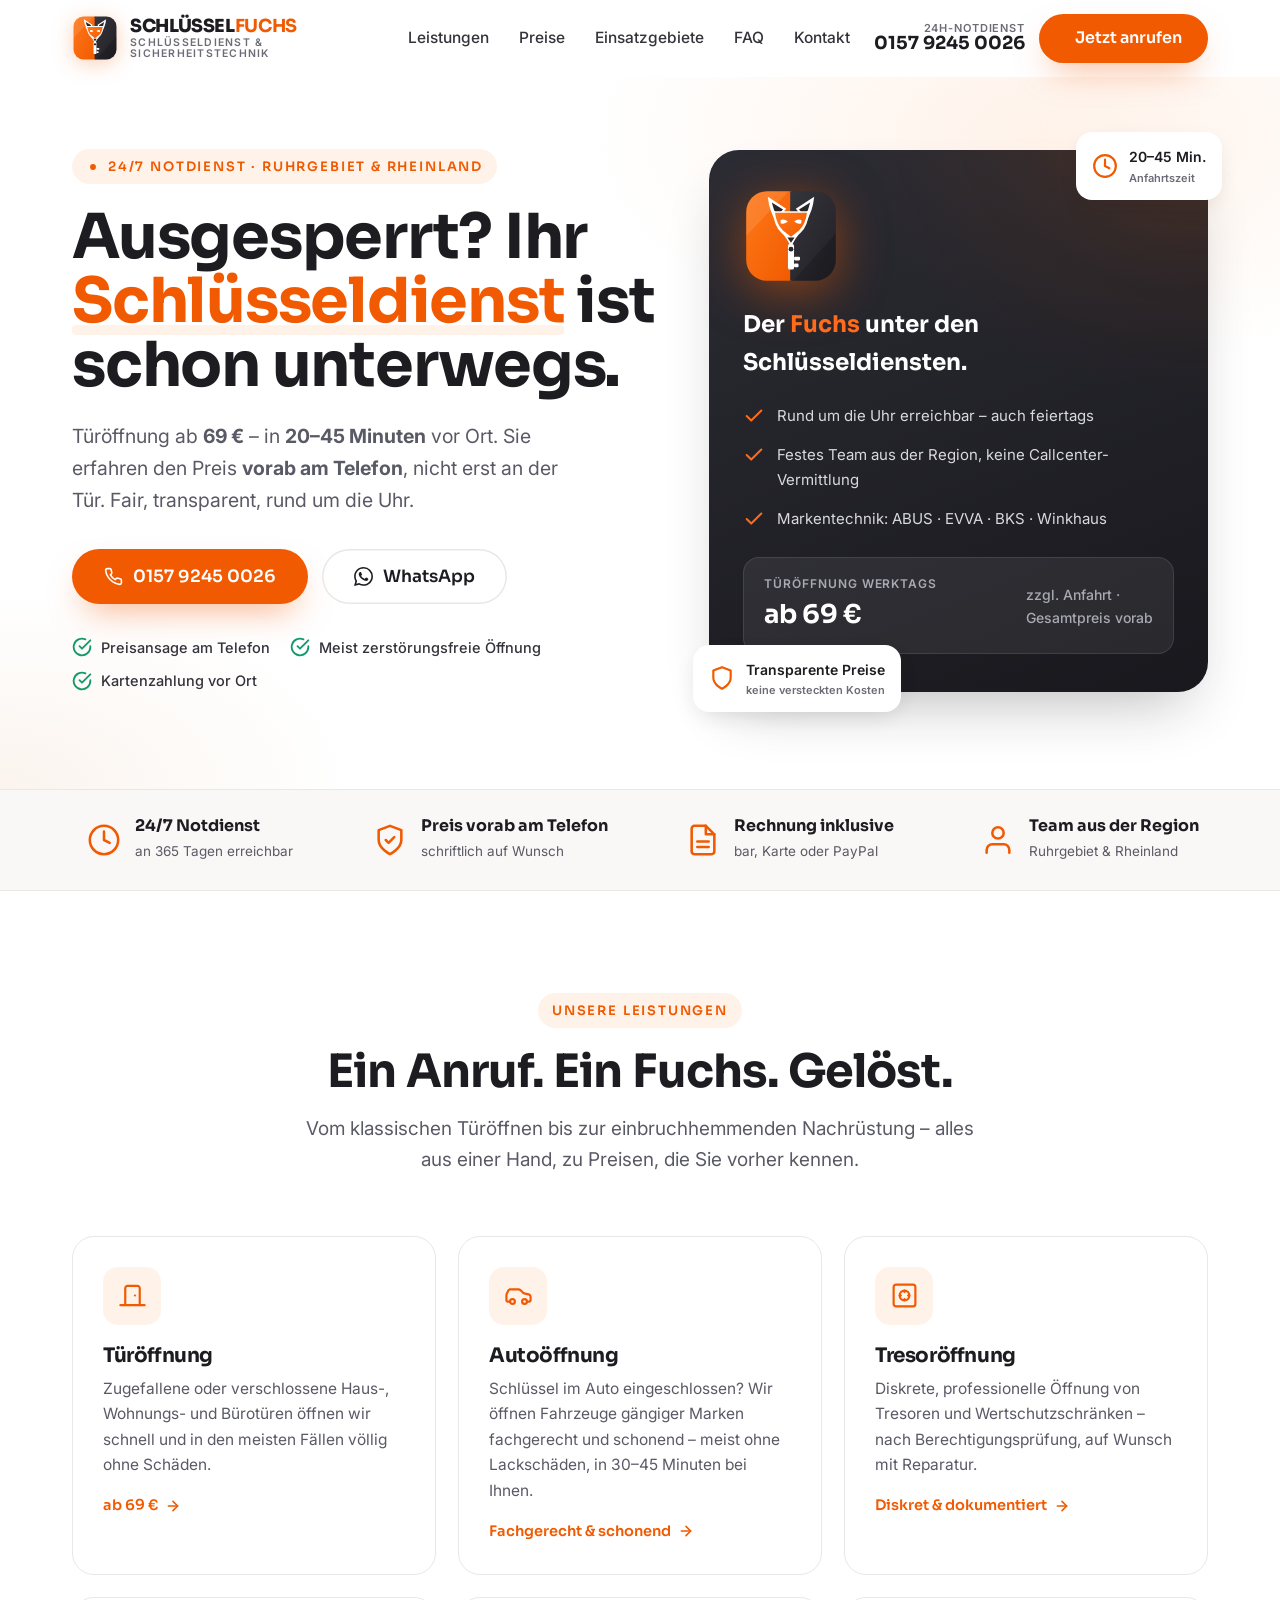
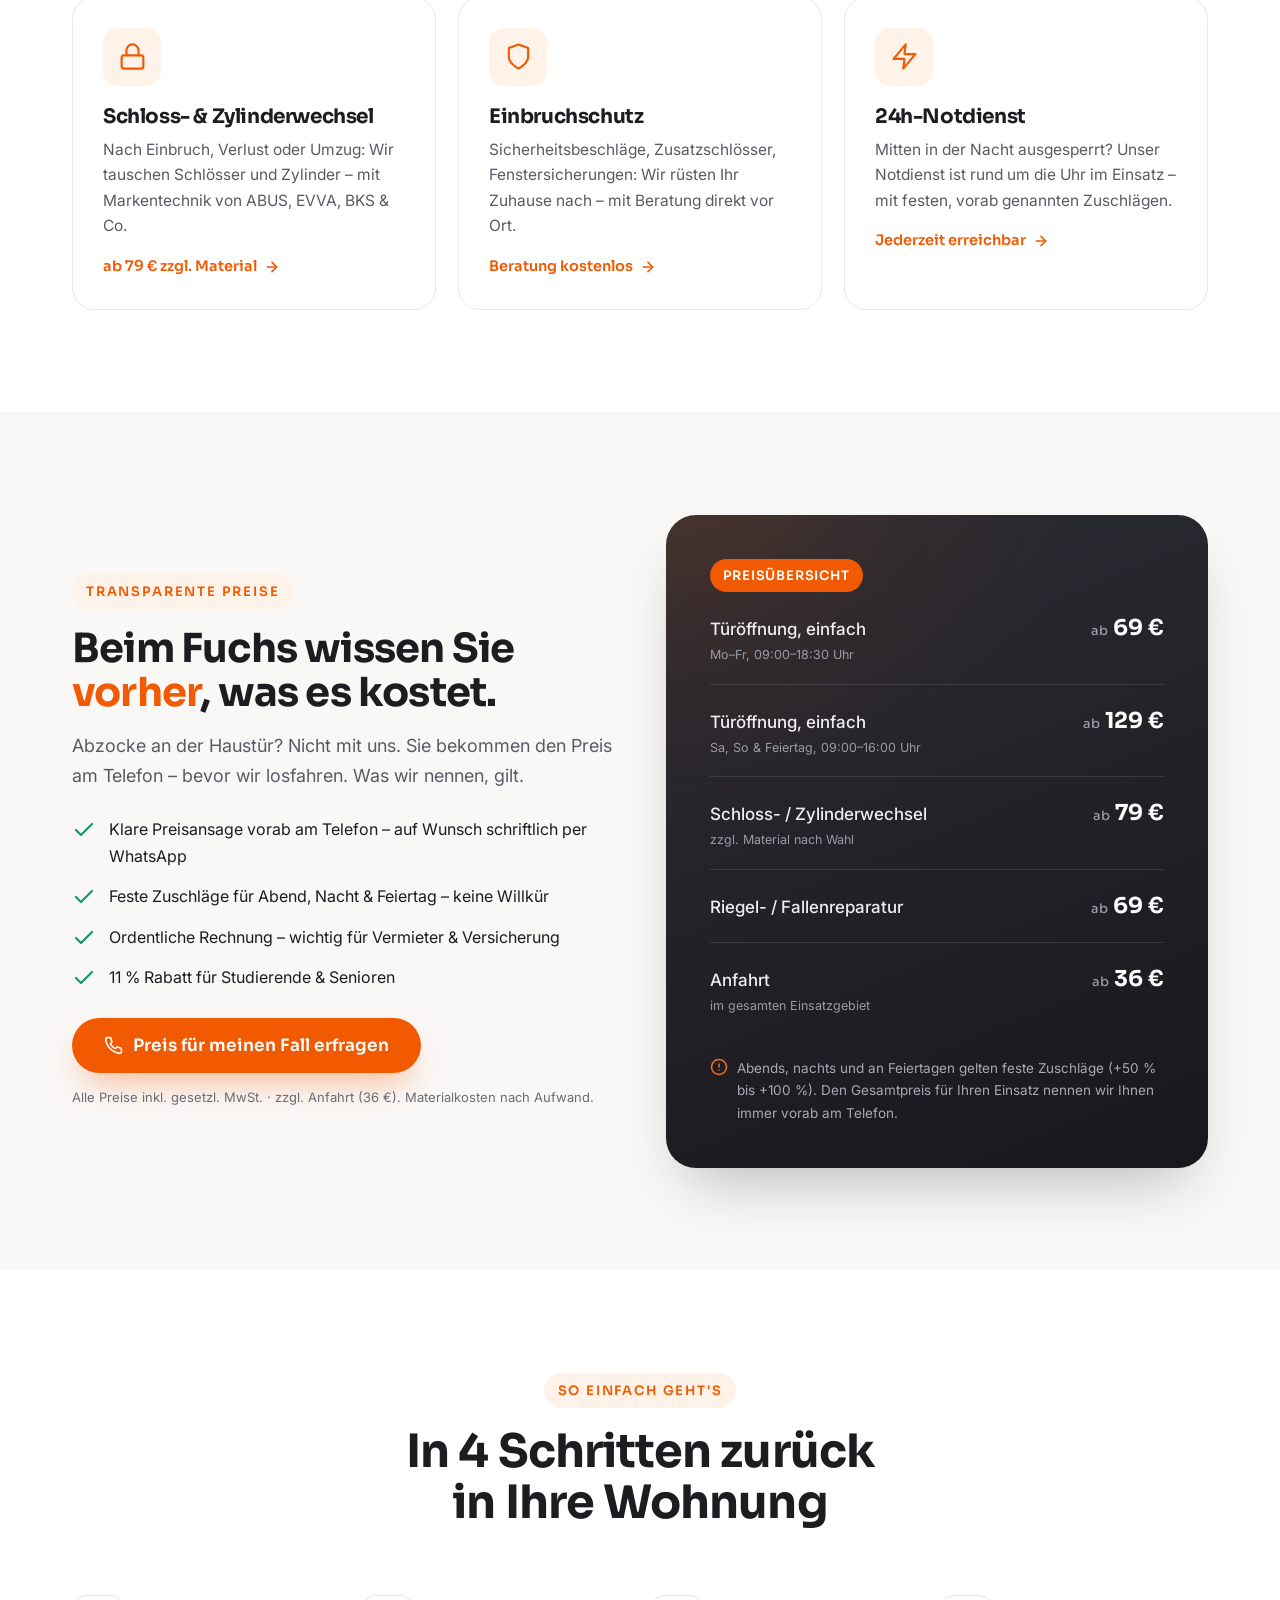
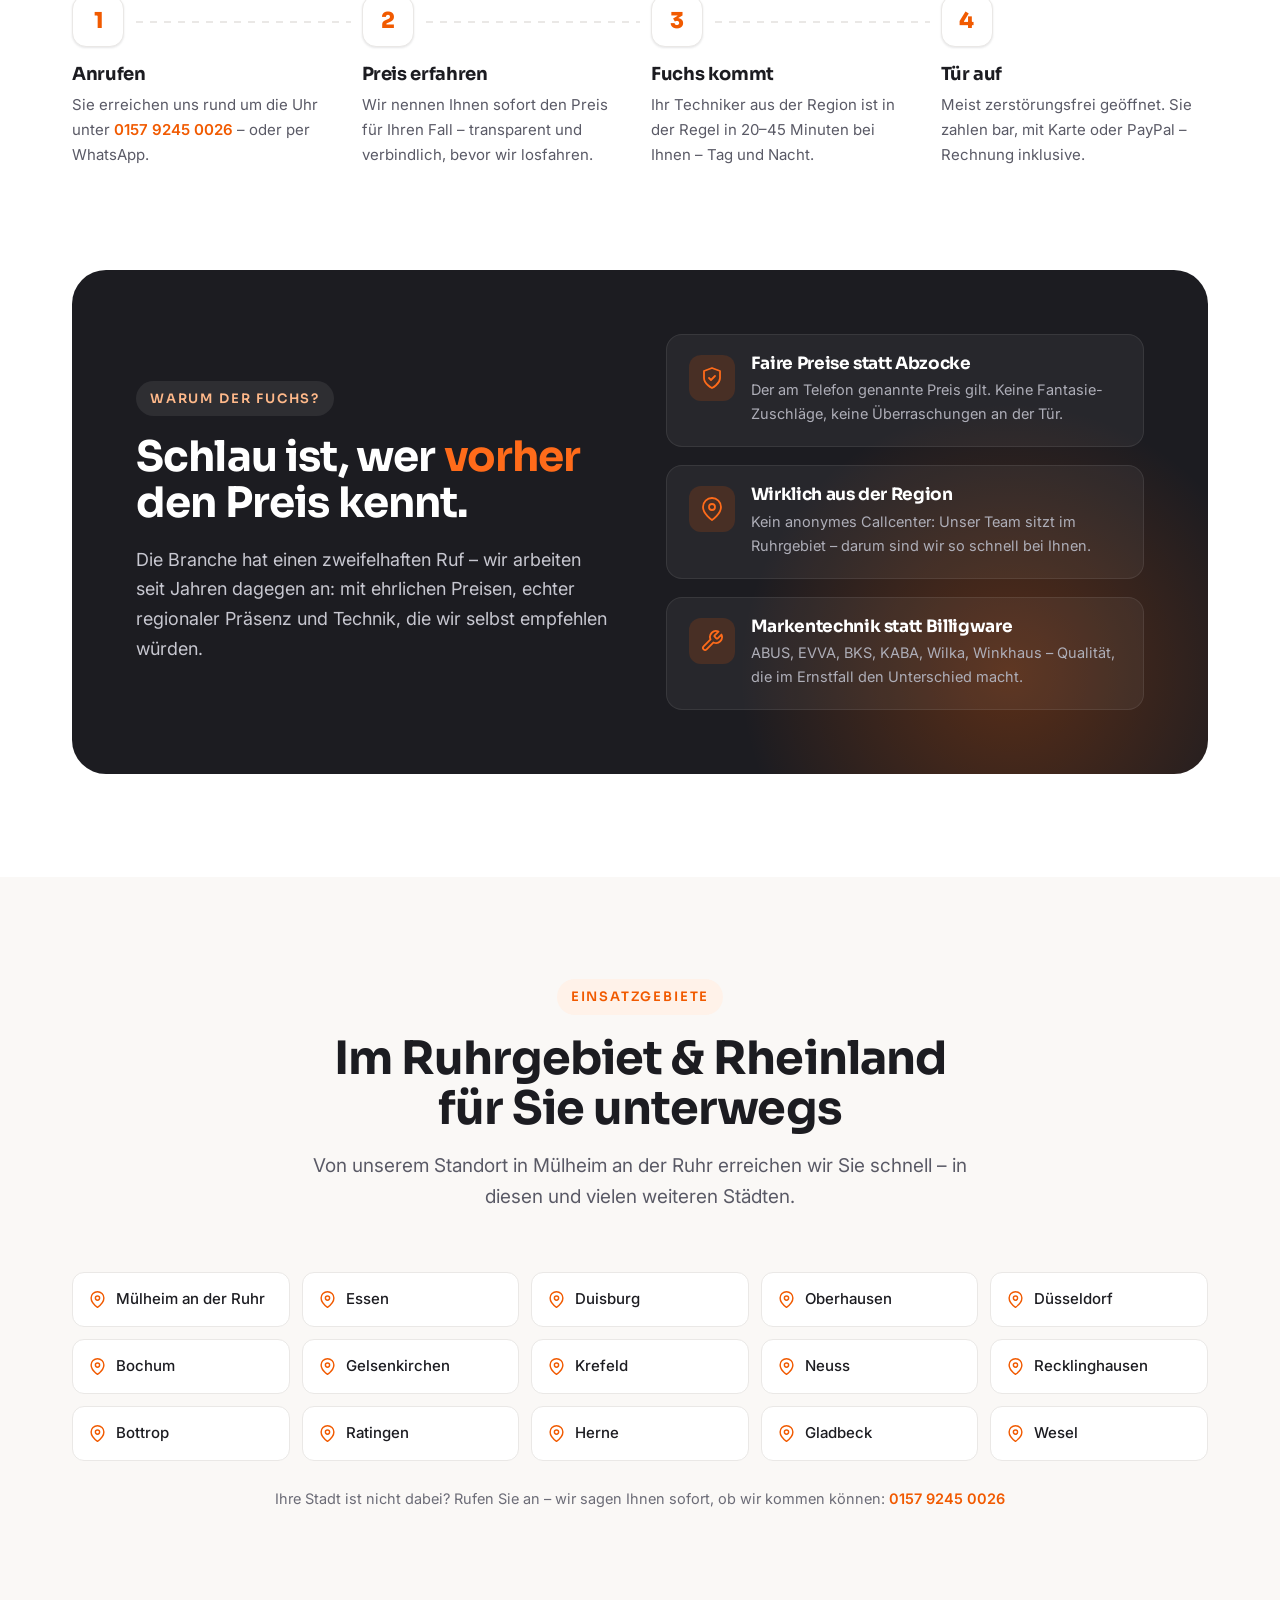
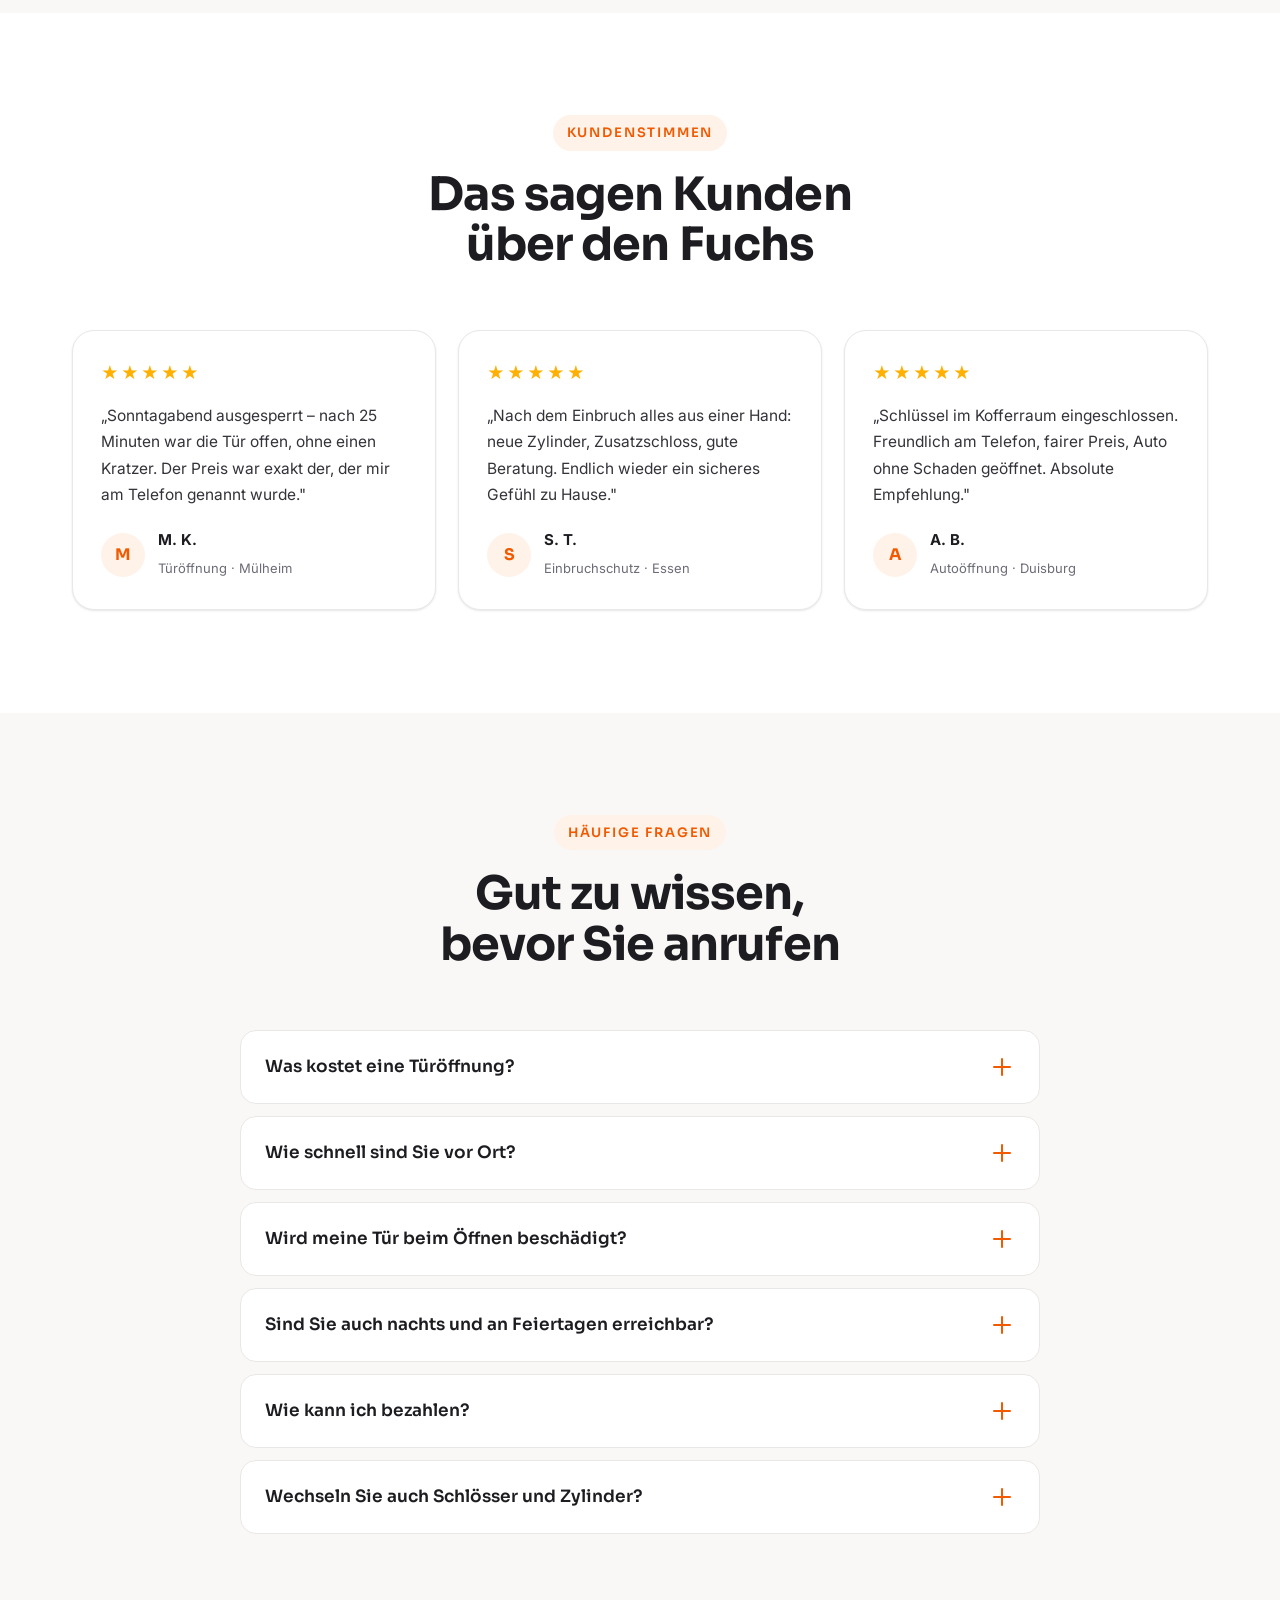
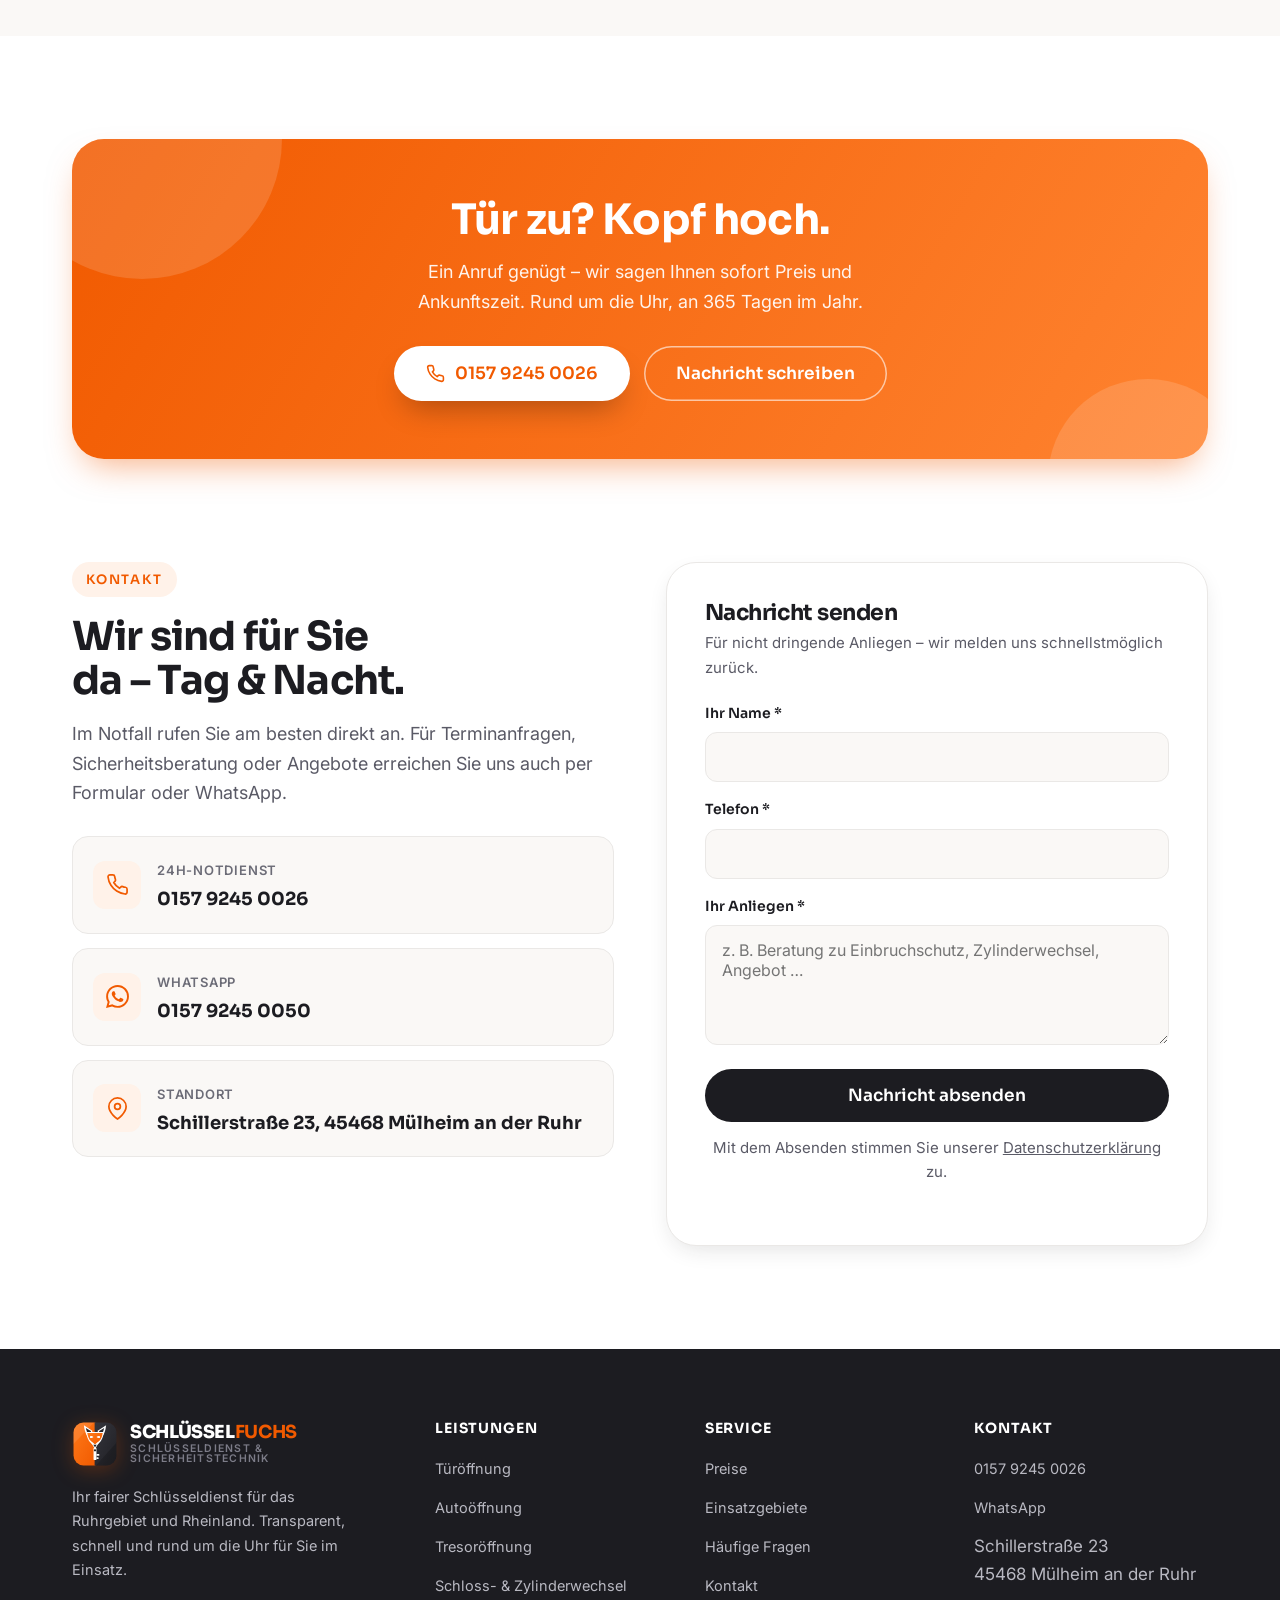
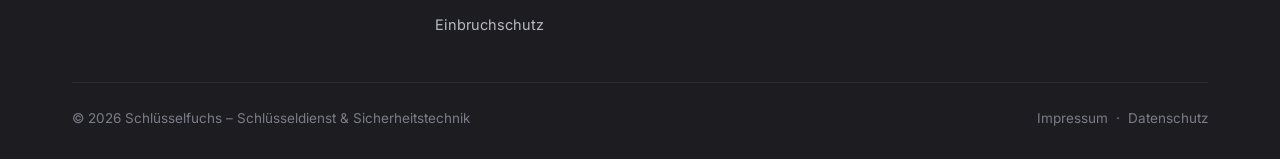
==== commit fe4571ce: "Fix (mobil): Widow bei Kontakt-Ueberschrift – 'Tag & Nacht.' via nbsp zusammengehalten + text-wrap:b" ====
--- a/index.html
+++ b/index.html
@@ -515,7 +515,7 @@
   <div class="container contact-grid">
     <div class="contact-info reveal">
       <span class="eyebrow">Kontakt</span>
-      <h2>Wir sind für Sie da – Tag &amp; Nacht.</h2>
+      <h2>Wir sind für Sie da – Tag&nbsp;&amp;&nbsp;Nacht.</h2>
       <p>Im Notfall rufen Sie am besten direkt an. Für Terminanfragen, Sicherheitsberatung oder Angebote erreichen Sie uns auch per Formular oder WhatsApp.</p>
       <div class="contact-cards">
         <div class="cinfo">
--- a/assets/styles.css
+++ b/assets/styles.css
@@ -43,8 +43,10 @@
 }
 img,svg{max-width:100%;display:block}
 a{color:inherit;text-decoration:none}
+a[href^="tel:"]{white-space:nowrap}
 button{font-family:inherit;cursor:pointer;border:none;background:none}
 h1,h2,h3,h4{font-family:var(--font-display);font-weight:700;line-height:1.1;letter-spacing:-.02em;color:var(--ink);margin:0}
+h2,h3{text-wrap:balance}
 p{margin:0}
 ul{margin:0;padding:0;list-style:none}
 :focus-visible{outline:3px solid var(--orange);outline-offset:3px;border-radius:4px}
@@ -100,8 +102,10 @@
 .header__phone small{font-size:11px;color:var(--muted);font-weight:600;text-transform:uppercase;letter-spacing:.08em}
 .header__phone b{font-family:var(--font-display);font-size:18px;color:var(--ink);white-space:nowrap}
 .burger{display:none;width:46px;height:46px;border-radius:12px;background:var(--ink);position:relative}
-.burger span,.burger span::before,.burger span::after{content:"";position:absolute;left:13px;width:20px;height:2px;background:#fff;border-radius:2px;transition:.3s var(--ease)}
-.burger span{top:22px}.burger span::before{top:-6px}.burger span::after{top:6px}
+.burger span,.burger span::before,.burger span::after{content:"";position:absolute;width:20px;height:2px;background:#fff;border-radius:2px;transition:.3s var(--ease)}
+.burger span{left:13px;top:22px}
+.burger span::before,.burger span::after{left:0}
+.burger span::before{top:-6px}.burger span::after{top:6px}
 body.menu-open .burger span{background:transparent}
 body.menu-open .burger span::before{top:0;transform:rotate(45deg)}
 body.menu-open .burger span::after{top:0;transform:rotate(-45deg)}
@@ -124,10 +128,8 @@
 
 /* Hero visual card */
 .hero__visual{position:relative}
-.hero-card{position:relative;background:linear-gradient(160deg,#2A2A31,#1A1A1F);border-radius:var(--r-xl);
+.hero-card{position:relative;background:radial-gradient(115% 85% at 98% -6%,rgba(241,90,0,.20),rgba(241,90,0,.06) 32%,transparent 60%),linear-gradient(158deg,#2c2c34,#18181d);border-radius:var(--r-xl);
   padding:38px 34px;color:#fff;box-shadow:var(--shadow-lg);overflow:hidden}
-.hero-card::before{content:"";position:absolute;top:-40%;right:-30%;width:80%;height:120%;
-  background:radial-gradient(circle,rgba(241,90,0,.55),transparent 62%);filter:blur(10px)}
 .hero-card__emblem{width:96px;height:96px;position:relative;z-index:1;filter:drop-shadow(0 10px 24px rgba(241,90,0,.5))}
 .hero-card__title{position:relative;z-index:1;font-family:var(--font-display);font-weight:700;font-size:23px;margin-top:22px}
 .hero-card__title span{color:var(--orange-500)}
@@ -178,8 +180,7 @@
 .price-list{margin-top:26px;display:grid;gap:14px}
 .price-list li{display:flex;gap:13px;align-items:flex-start;font-size:16px}
 .price-list svg{width:24px;height:24px;color:var(--green);flex-shrink:0;margin-top:2px}
-.price-card{background:linear-gradient(165deg,#2A2A31,#191920);border-radius:var(--r-xl);padding:clamp(28px,4vw,44px);color:#fff;box-shadow:var(--shadow-lg);position:relative;overflow:hidden}
-.price-card::before{content:"";position:absolute;top:-30%;left:-20%;width:70%;height:80%;background:radial-gradient(circle,rgba(241,90,0,.4),transparent 65%)}
+.price-card{background:radial-gradient(120% 90% at 2% -8%,rgba(241,90,0,.16),rgba(241,90,0,.05) 34%,transparent 62%),linear-gradient(158deg,#2c2c34,#17171c);border-radius:var(--r-xl);padding:clamp(28px,4vw,44px);color:#fff;box-shadow:var(--shadow-lg);position:relative;overflow:hidden}
 .price-card__tag{position:relative;z-index:1;display:inline-block;background:var(--orange);color:#fff;font-family:var(--font-display);font-weight:600;font-size:13px;letter-spacing:.06em;text-transform:uppercase;padding:6px 13px;border-radius:100px}
 .price-row{position:relative;z-index:1;display:flex;justify-content:space-between;align-items:baseline;gap:16px;padding:18px 0;border-bottom:1px solid rgba(255,255,255,.1)}
 .price-row:last-of-type{border-bottom:none}
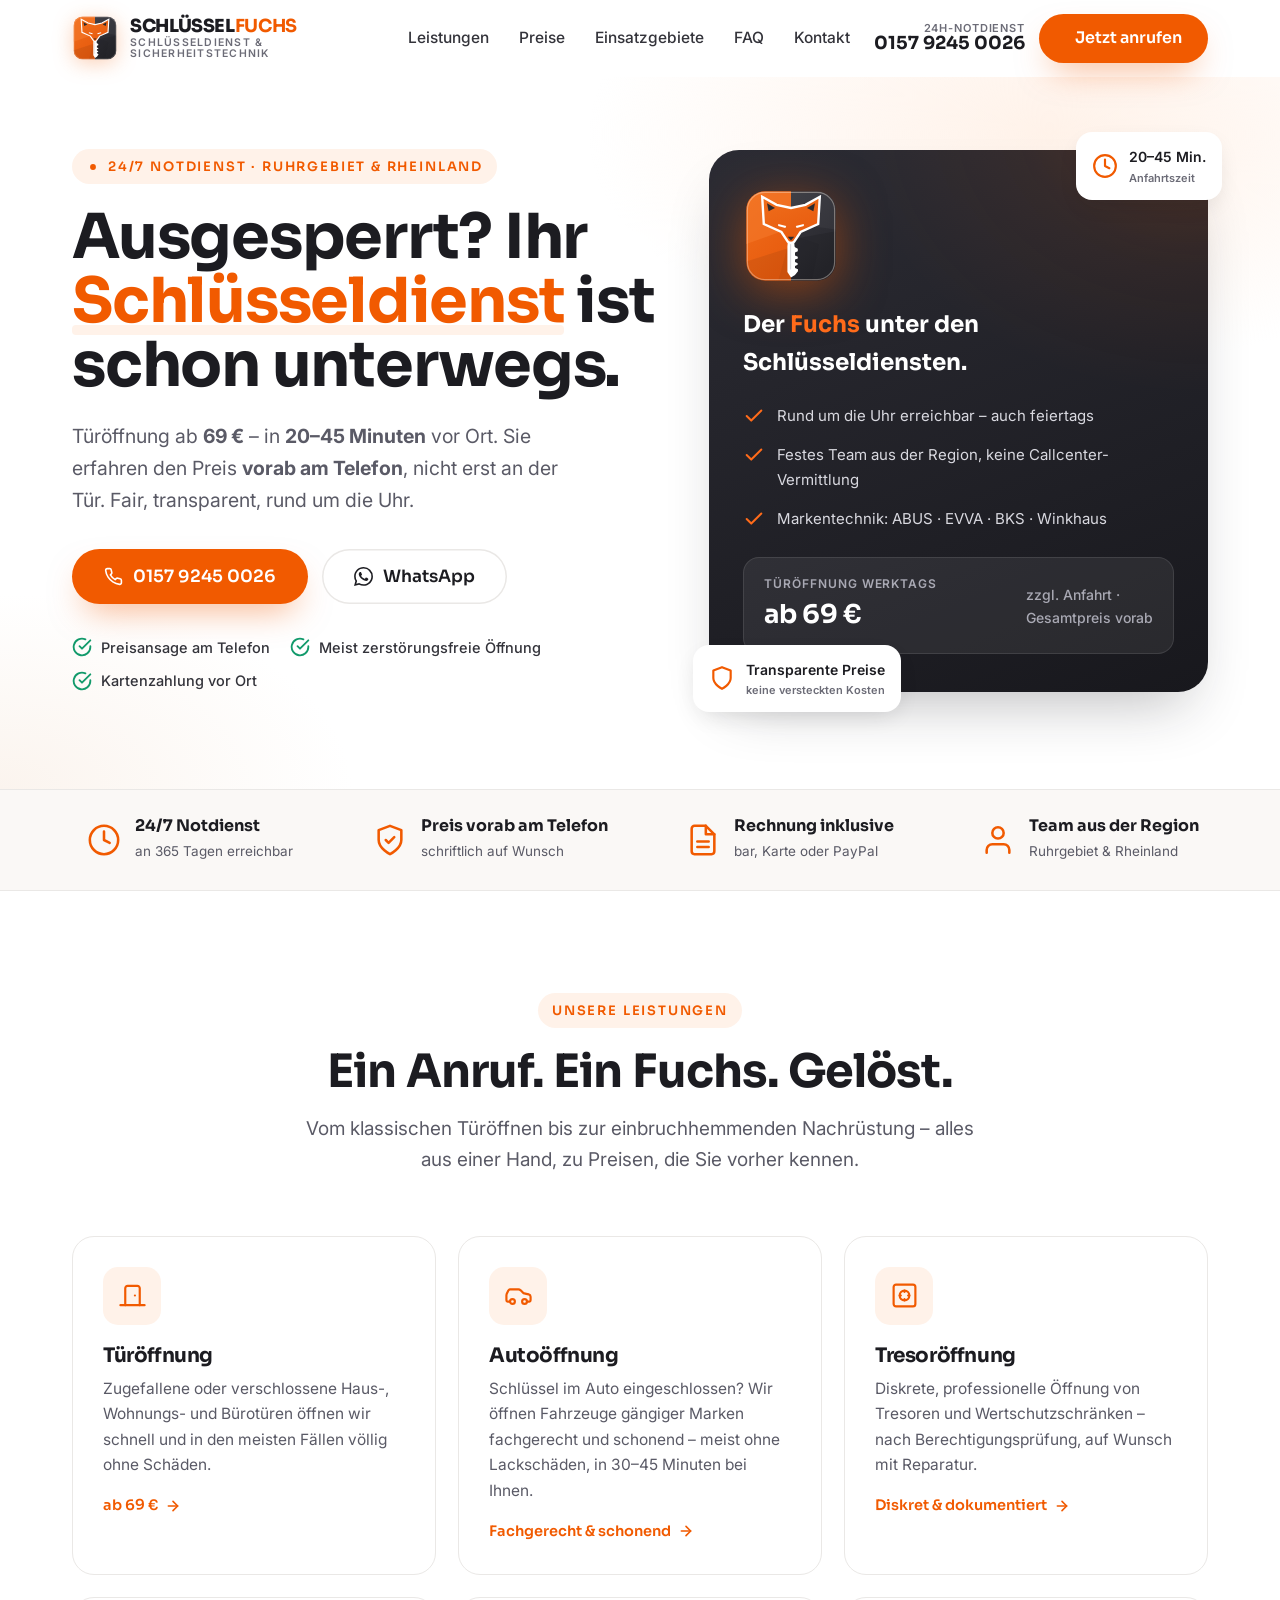
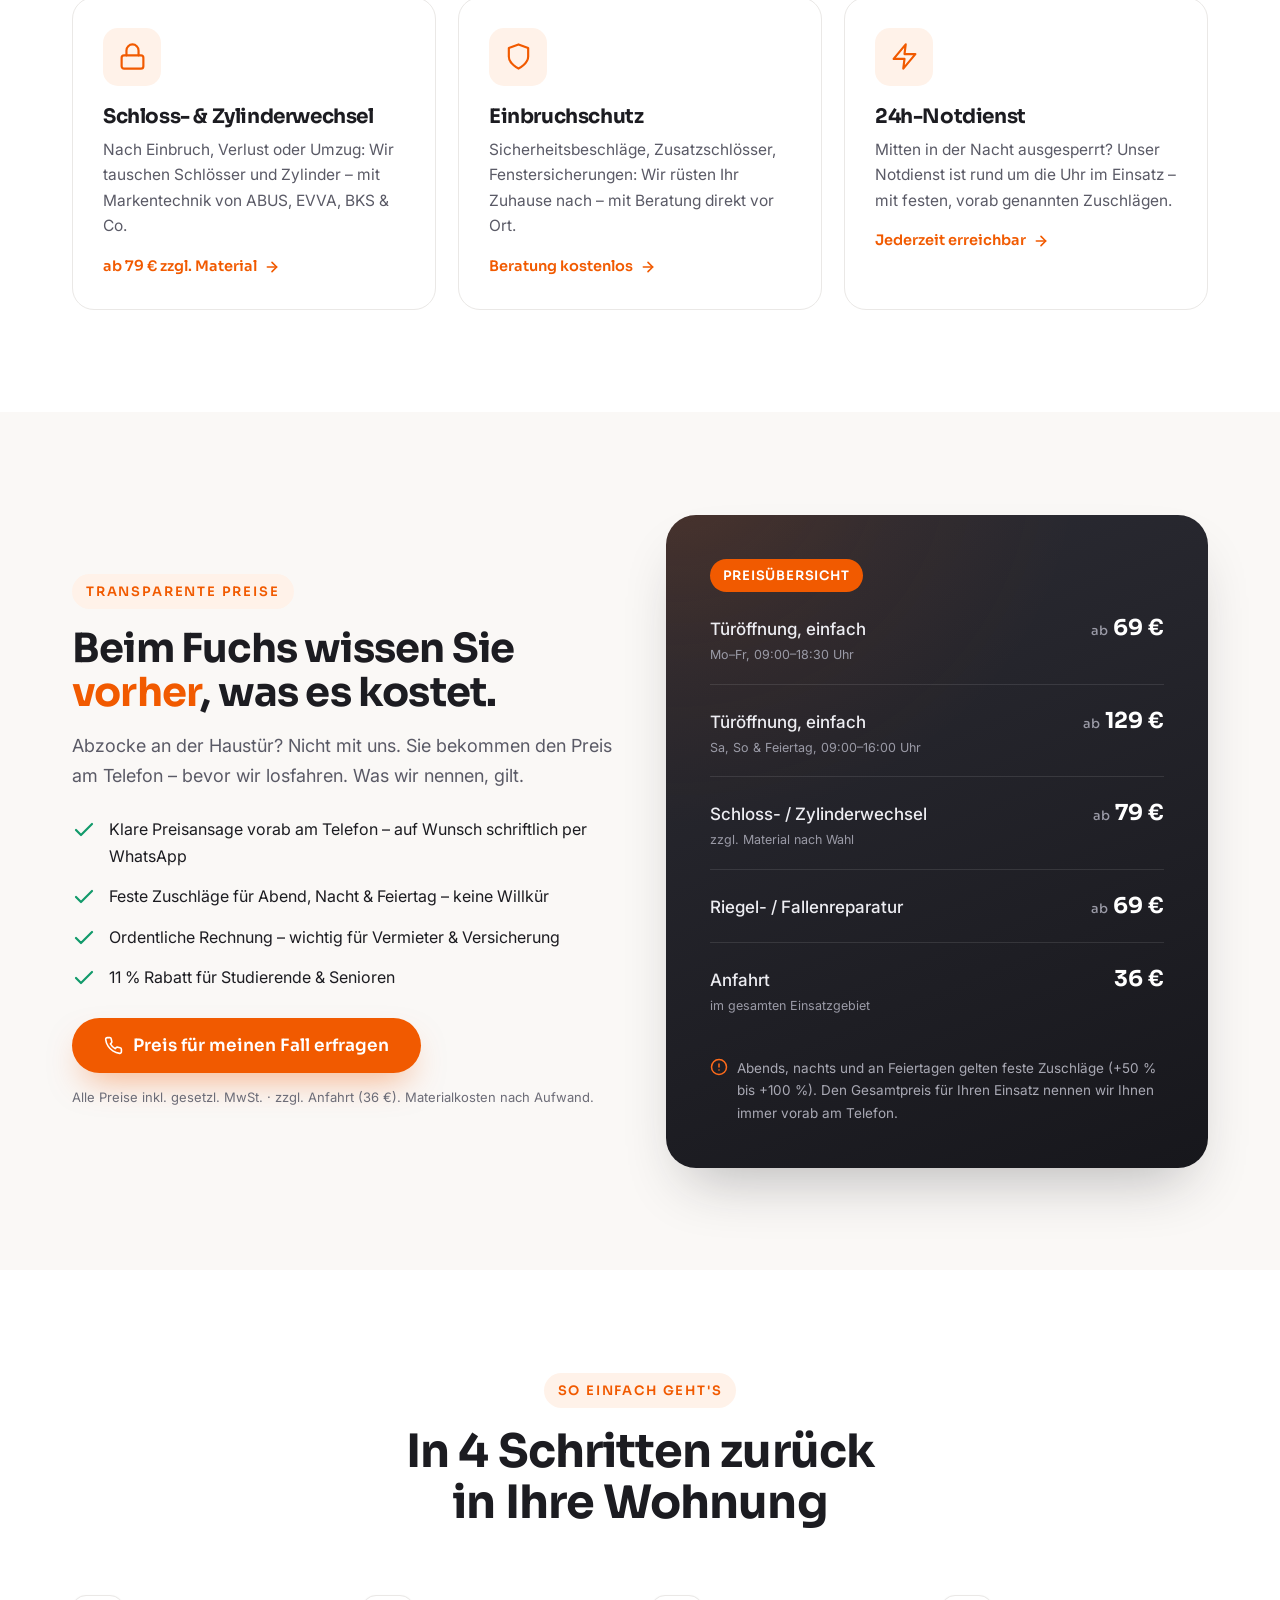
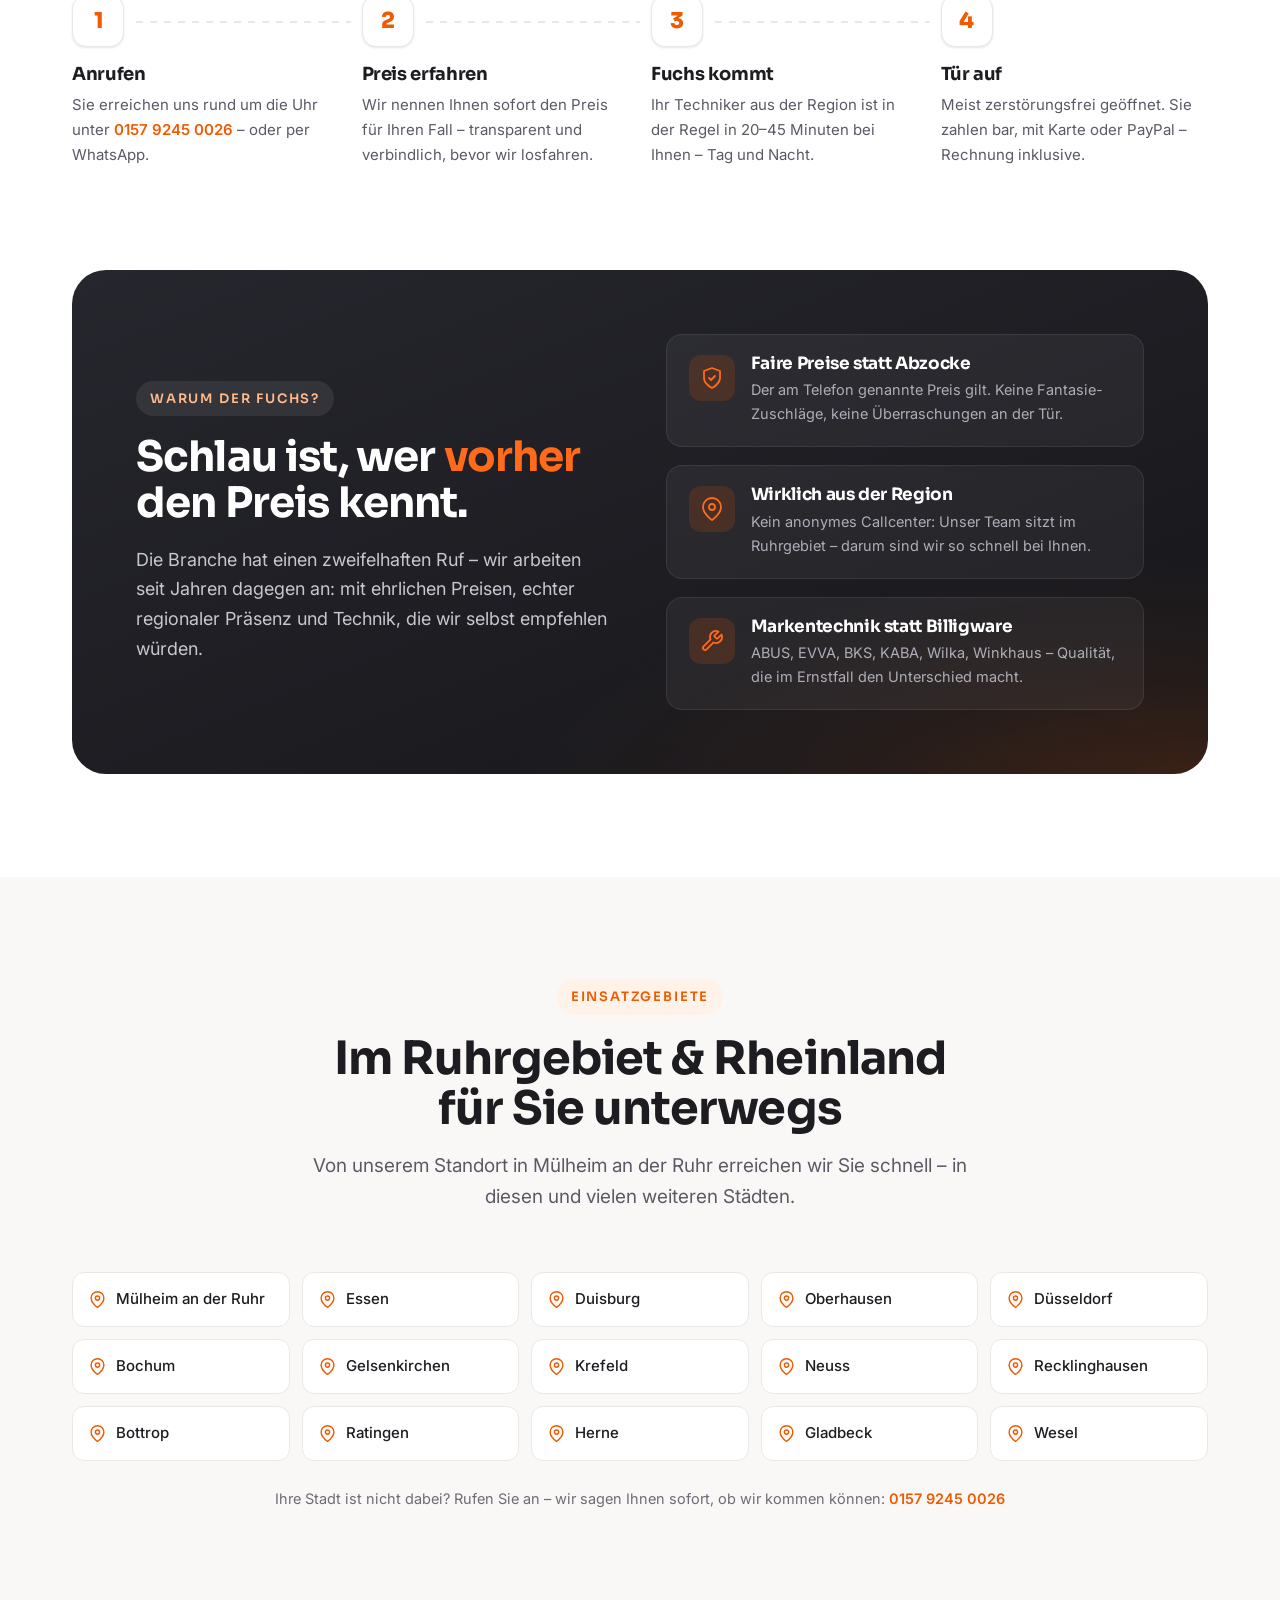
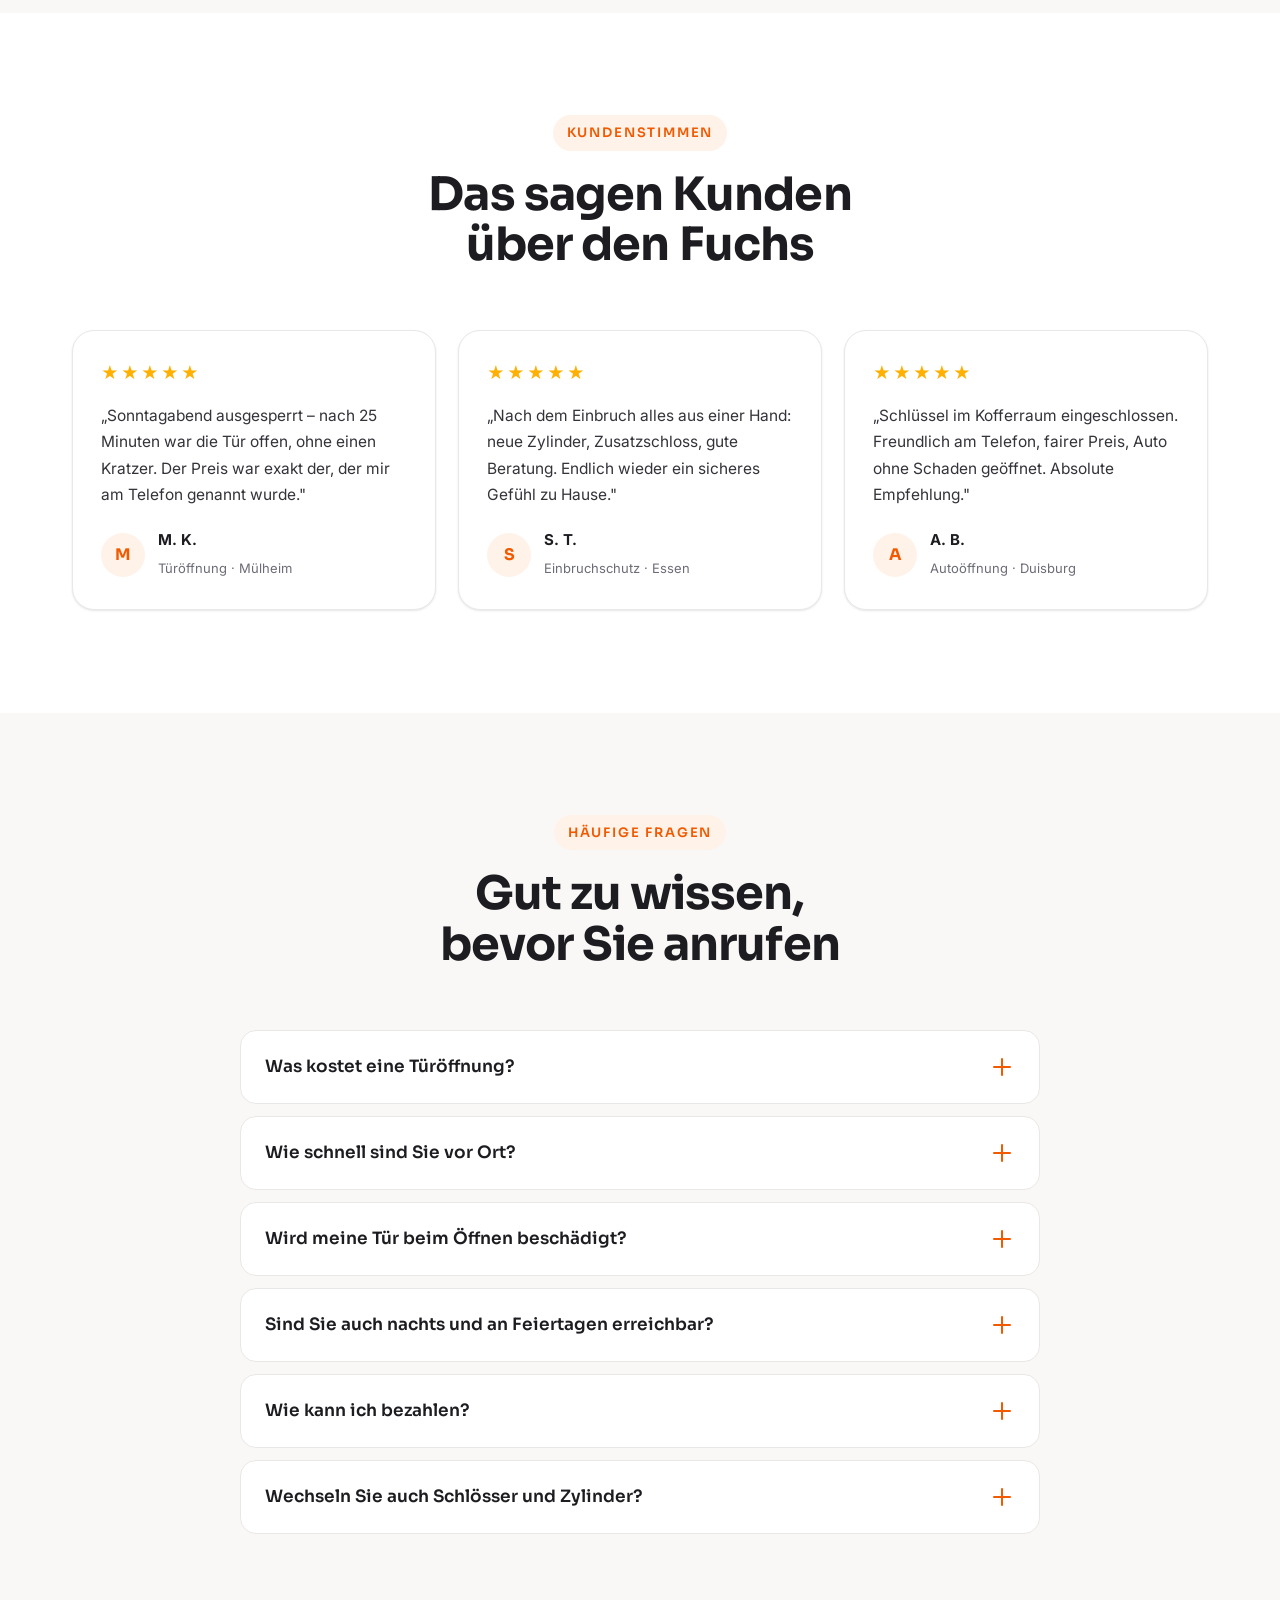
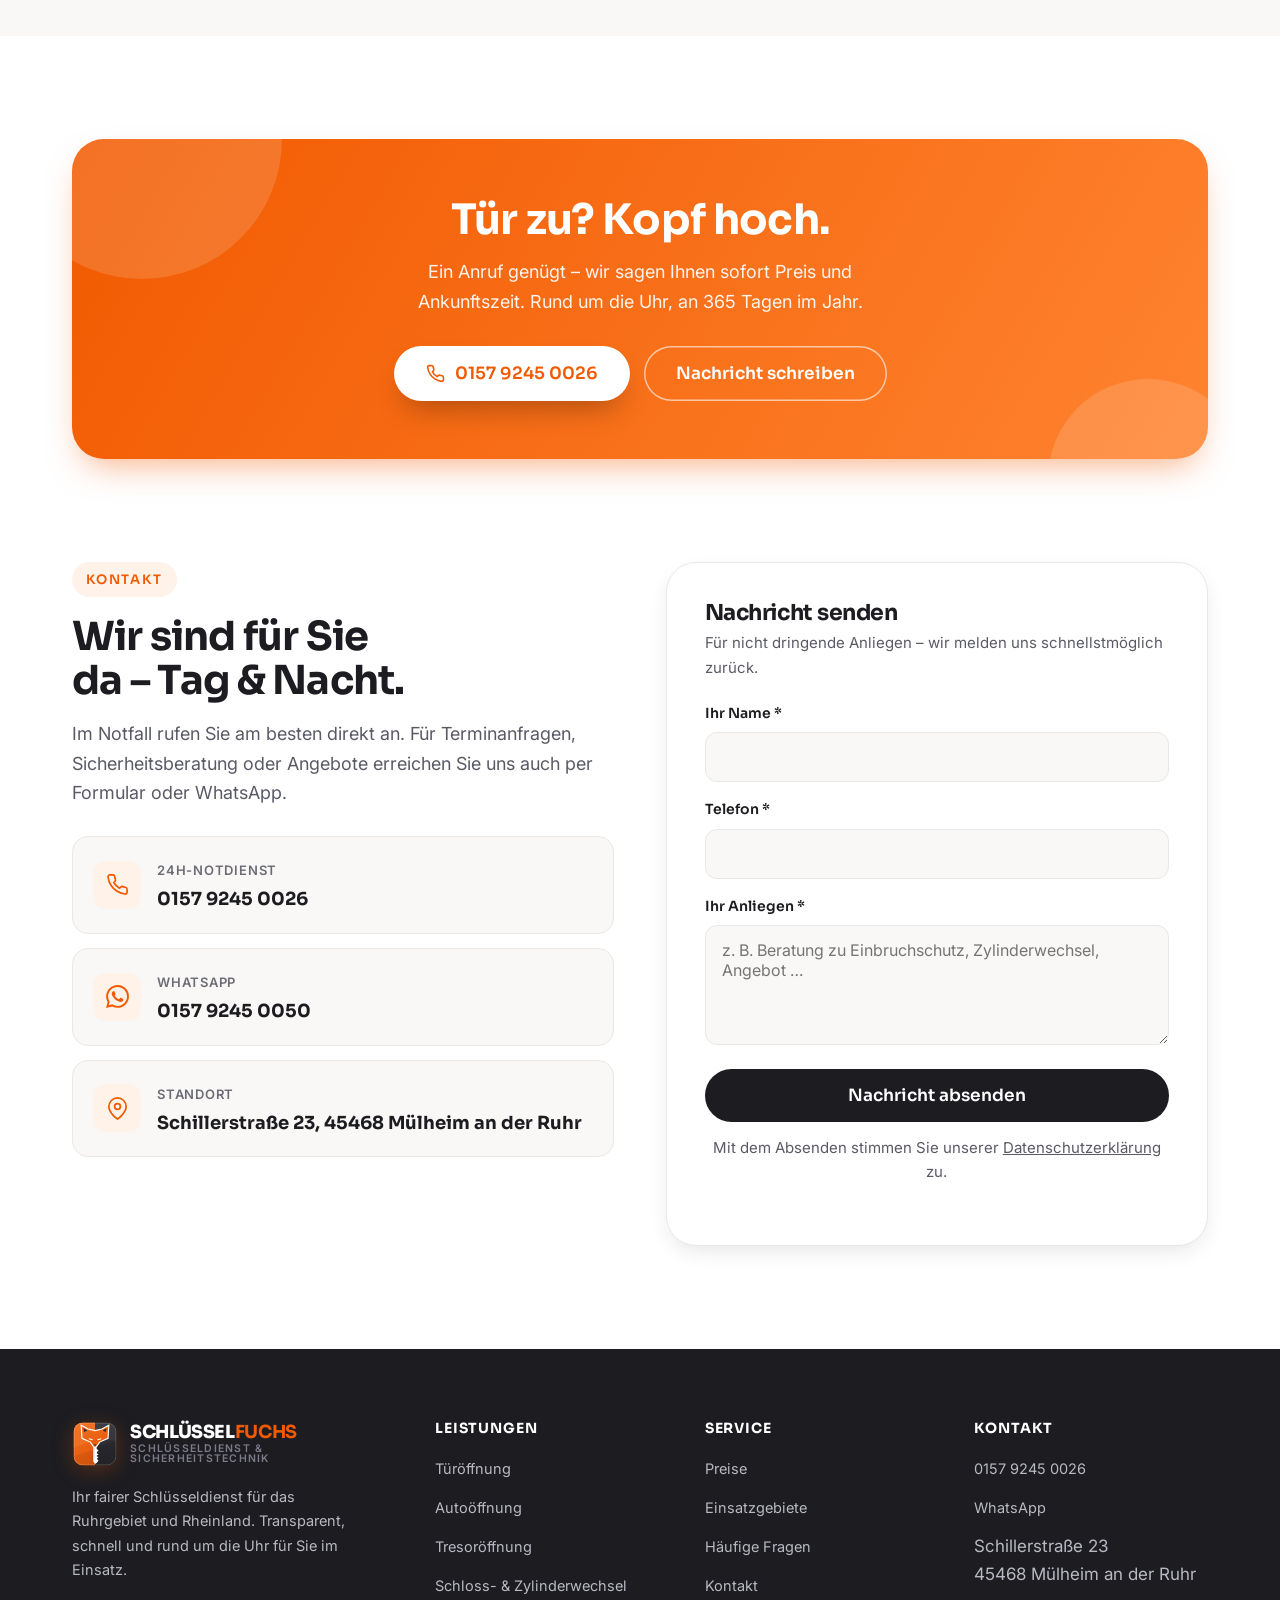
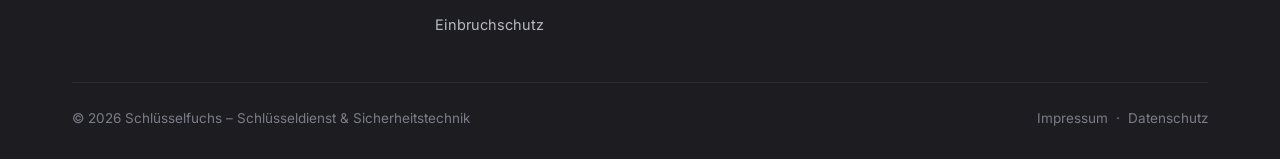
==== commit 89894ff1: "Logo an Bakarov-Original angeglichen + Anfahrt-Preis ohne 'ab' - logo-mark.svg + favicon.svg: Fuchs-" ====
--- a/index.html
+++ b/index.html
@@ -318,7 +318,7 @@
       </div>
       <div class="price-row">
         <span class="name">Anfahrt<small>im gesamten Einsatzgebiet</small></span>
-        <span class="amt"><small>ab</small> 36 €</span>
+        <span class="amt">36 €</span>
       </div>
       <p class="price-card__note">
         <svg viewBox="0 0 24 24" fill="none" stroke="currentColor" stroke-width="2" stroke-linecap="round" stroke-linejoin="round"><circle cx="12" cy="12" r="10"/><line x1="12" y1="8" x2="12" y2="12"/><line x1="12" y1="16" x2="12.01" y2="16"/></svg>
--- a/assets/styles.css
+++ b/assets/styles.css
@@ -211,8 +211,7 @@
 .coverage__note{text-align:center;margin-top:26px;color:var(--muted);font-size:14.5px}
 
 /* ---------- Why / features split ---------- */
-.why{background:var(--ink);color:#fff;border-radius:clamp(20px,3vw,34px);padding:clamp(38px,5vw,68px);position:relative;overflow:hidden}
-.why::before{content:"";position:absolute;bottom:-40%;right:-10%;width:55%;height:120%;background:radial-gradient(circle,rgba(241,90,0,.28),transparent 62%)}
+.why{background:radial-gradient(105% 85% at 100% 108%,rgba(241,90,0,.20),rgba(241,90,0,.06) 32%,transparent 60%),linear-gradient(158deg,#26262e,#161619);color:#fff;border-radius:clamp(20px,3vw,34px);padding:clamp(38px,5vw,68px);position:relative;overflow:hidden}
 .why__grid{position:relative;z-index:1;display:grid;grid-template-columns:1fr 1fr;gap:clamp(28px,4vw,54px);align-items:center}
 .why h2{color:#fff;font-size:clamp(26px,3.6vw,42px)}
 .why h2 span{color:var(--orange-500)}
